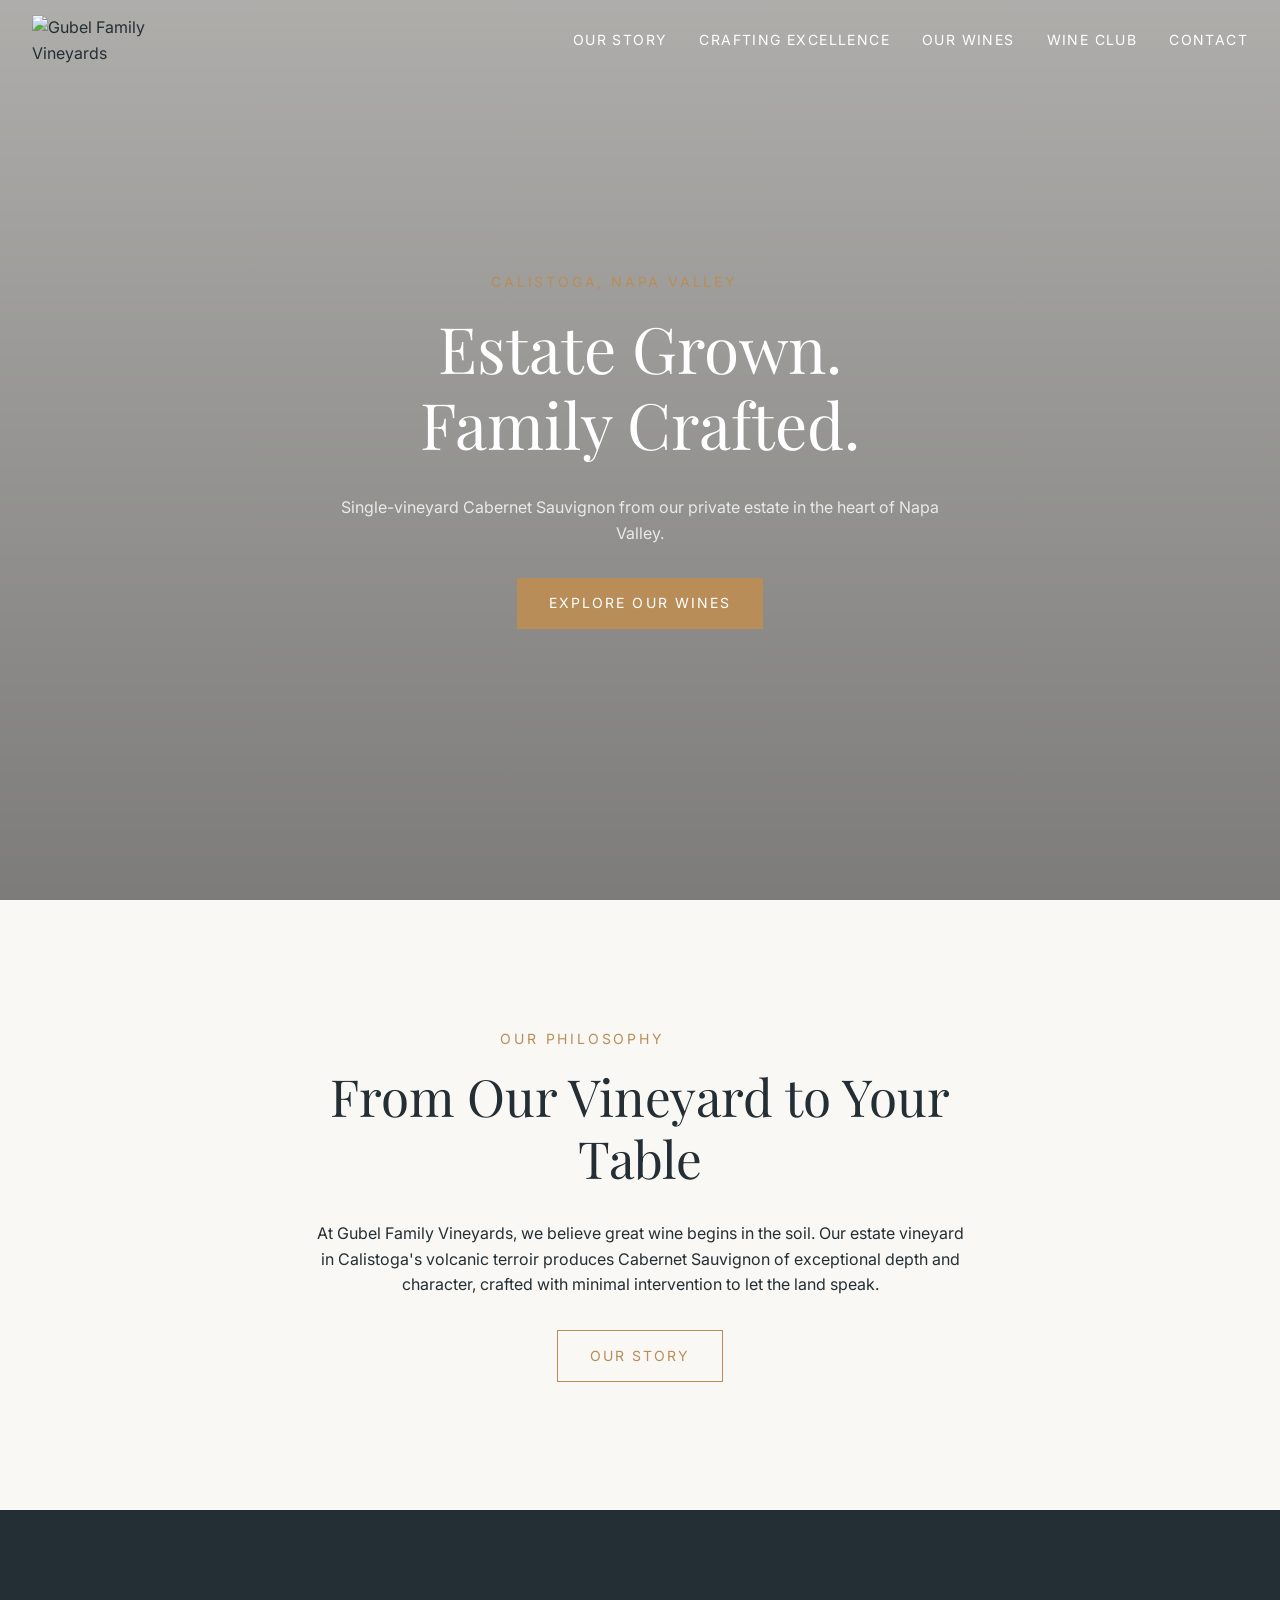
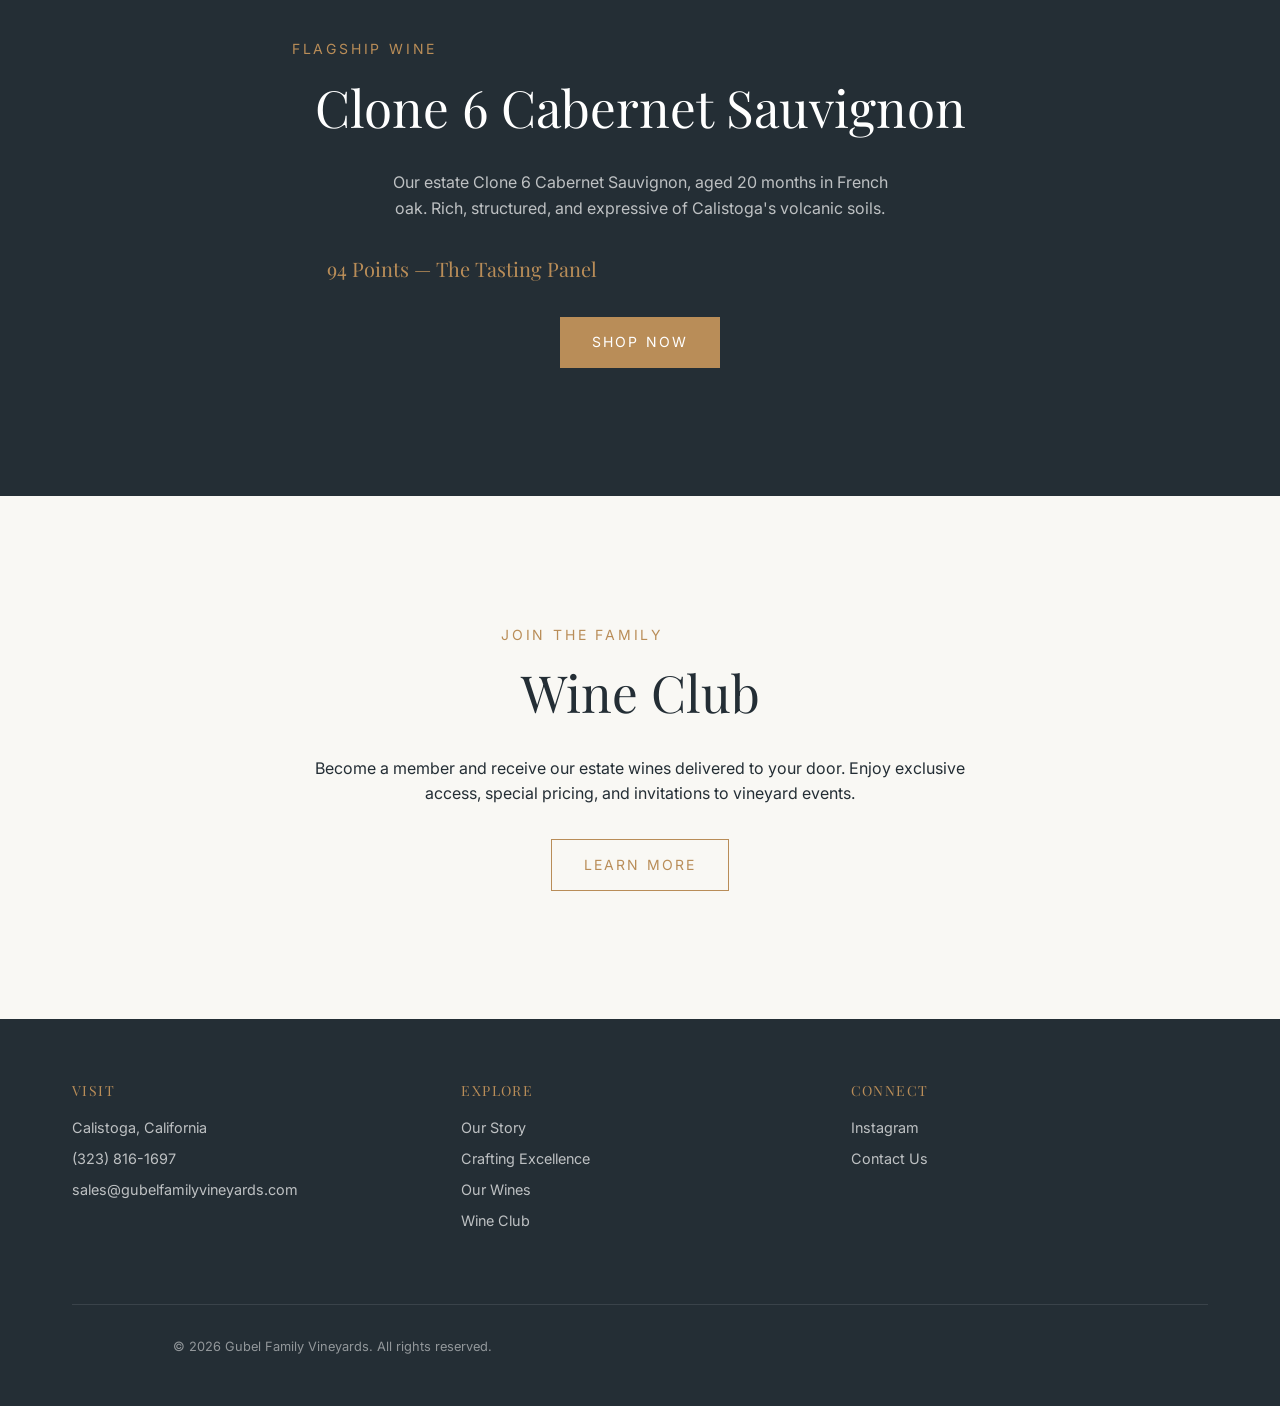
==== index.html @ fb6a639e "Initial project scaffold: homepage, CSS design system, and JS Sets up Gubel Family Vineyards website" ====
<!DOCTYPE html>
<html lang="en">
<head>
  <meta charset="UTF-8">
  <meta name="viewport" content="width=device-width, initial-scale=1.0">
  <title>Gubel Family Vineyards | Estate Cabernet Sauvignon — Calistoga, Napa Valley</title>
  <meta name="description" content="Single-vineyard estate winery in Calistoga, Napa Valley. World-class Clone 6 Cabernet Sauvignon crafted with minimal intervention by winemaker Robbie Meyer.">

  <!-- Open Graph -->
  <meta property="og:title" content="Gubel Family Vineyards">
  <meta property="og:description" content="Estate-grown Cabernet Sauvignon from Calistoga, Napa Valley.">
  <meta property="og:type" content="website">
  <meta property="og:url" content="https://gubelfamilyvineyards.com">

  <!-- Fonts -->
  <link rel="preconnect" href="https://fonts.googleapis.com">
  <link rel="preconnect" href="https://fonts.gstatic.com" crossorigin>
  <link href="https://fonts.googleapis.com/css2?family=Playfair+Display:ital,wght@0,400;0,700;1,400&family=Inter:wght@300;400;500&display=swap" rel="stylesheet">

  <!-- Styles -->
  <link rel="stylesheet" href="assets/css/style.css">
</head>
<body>

  <!-- Navigation -->
  <nav class="nav" aria-label="Main navigation">
    <a href="index.html" class="nav__logo">
      <img src="assets/images/logo.svg" alt="Gubel Family Vineyards" width="150" height="50">
    </a>

    <ul class="nav__links">
      <li><a href="pages/our-story.html" class="nav__link">Our Story</a></li>
      <li><a href="pages/crafting-excellence.html" class="nav__link">Crafting Excellence</a></li>
      <li><a href="pages/wines.html" class="nav__link">Our Wines</a></li>
      <li><a href="pages/wine-club.html" class="nav__link">Wine Club</a></li>
      <li><a href="pages/contact.html" class="nav__link">Contact</a></li>
    </ul>

    <button class="nav__toggle" aria-label="Open menu" aria-expanded="false">
      <span></span>
      <span></span>
      <span></span>
    </button>
  </nav>

  <!-- Mobile Menu -->
  <div class="nav__mobile" aria-hidden="true">
    <a href="pages/our-story.html" class="nav__link">Our Story</a>
    <a href="pages/crafting-excellence.html" class="nav__link">Crafting Excellence</a>
    <a href="pages/wines.html" class="nav__link">Our Wines</a>
    <a href="pages/wine-club.html" class="nav__link">Wine Club</a>
    <a href="pages/contact.html" class="nav__link">Contact</a>
  </div>

  <!-- Hero -->
  <section class="hero">
    <div class="hero__bg" style="background-image: url('assets/images/hero-vineyard.jpg');"></div>
    <div class="hero__content" data-animate>
      <p class="hero__subtitle">Calistoga, Napa Valley</p>
      <h1 class="hero__title">Estate Grown.<br>Family Crafted.</h1>
      <p style="color: rgba(255,255,255,0.8); margin-bottom: 2rem;">
        Single-vineyard Cabernet Sauvignon from our private estate in the heart of Napa Valley.
      </p>
      <a href="pages/wines.html" class="btn btn--primary">Explore Our Wines</a>
    </div>
  </section>

  <!-- Introduction -->
  <section class="section">
    <div class="container" data-animate>
      <div style="text-align: center; max-width: 700px; margin: 0 auto;">
        <p class="hero__subtitle" style="color: var(--color-gold);">Our Philosophy</p>
        <h2>From Our Vineyard to Your Table</h2>
        <p style="margin: var(--space-md) auto;">
          At Gubel Family Vineyards, we believe great wine begins in the soil. Our estate vineyard in Calistoga's volcanic terroir produces Cabernet Sauvignon of exceptional depth and character, crafted with minimal intervention to let the land speak.
        </p>
        <a href="pages/our-story.html" class="btn btn--outline">Our Story</a>
      </div>
    </div>
  </section>

  <!-- Featured Wine -->
  <section class="section" style="background-color: var(--color-dark); color: var(--color-white);">
    <div class="container" data-animate>
      <div style="display: grid; grid-template-columns: 1fr; gap: var(--space-lg); align-items: center; text-align: center;">
        <div>
          <p class="hero__subtitle">Flagship Wine</p>
          <h2>Clone 6 Cabernet Sauvignon</h2>
          <p style="color: rgba(255,255,255,0.7); margin: var(--space-md) auto; max-width: 500px;">
            Our estate Clone 6 Cabernet Sauvignon, aged 20 months in French oak. Rich, structured, and expressive of Calistoga's volcanic soils.
          </p>
          <p style="color: var(--color-gold); font-family: var(--font-heading); font-size: 1.25rem; margin-bottom: var(--space-md);">
            94 Points — The Tasting Panel
          </p>
          <a href="pages/wines.html" class="btn btn--primary">Shop Now</a>
        </div>
      </div>
    </div>
  </section>

  <!-- Wine Club CTA -->
  <section class="section">
    <div class="container" data-animate>
      <div style="text-align: center; max-width: 700px; margin: 0 auto;">
        <p class="hero__subtitle" style="color: var(--color-gold);">Join the Family</p>
        <h2>Wine Club</h2>
        <p style="margin: var(--space-md) auto;">
          Become a member and receive our estate wines delivered to your door. Enjoy exclusive access, special pricing, and invitations to vineyard events.
        </p>
        <a href="pages/wine-club.html" class="btn btn--outline">Learn More</a>
      </div>
    </div>
  </section>

  <!-- Footer -->
  <footer class="footer">
    <div class="container">
      <div class="footer__grid">
        <div>
          <h3 class="footer__heading">Visit</h3>
          <p class="footer__link">Calistoga, California</p>
          <a href="tel:+13238161697" class="footer__link">(323) 816-1697</a>
          <a href="mailto:sales@gubelfamilyvineyards.com" class="footer__link">sales@gubelfamilyvineyards.com</a>
        </div>
        <div>
          <h3 class="footer__heading">Explore</h3>
          <a href="pages/our-story.html" class="footer__link">Our Story</a>
          <a href="pages/crafting-excellence.html" class="footer__link">Crafting Excellence</a>
          <a href="pages/wines.html" class="footer__link">Our Wines</a>
          <a href="pages/wine-club.html" class="footer__link">Wine Club</a>
        </div>
        <div>
          <h3 class="footer__heading">Connect</h3>
          <a href="https://instagram.com/gubelfamilyvineyards" class="footer__link" target="_blank" rel="noopener">Instagram</a>
          <a href="pages/contact.html" class="footer__link">Contact Us</a>
        </div>
      </div>
      <div class="footer__bottom">
        <p>&copy; 2026 Gubel Family Vineyards. All rights reserved.</p>
      </div>
    </div>
  </footer>

  <script src="assets/js/main.js"></script>
</body>
</html>
---- assets/css/style.css ----
/* ============================================
   Gubel Family Vineyards — Global Styles
   ============================================ */

/* --- Custom Properties --- */
:root {
  /* Brand Colors */
  --color-gold: #B98D58;
  --color-gold-light: #D4B483;
  --color-cream: #F9F8F4;
  --color-dark: #242E35;
  --color-dark-light: #3A4750;
  --color-white: #FFFFFF;
  --color-black: #000000;

  /* Typography */
  --font-heading: 'Playfair Display', Georgia, serif;
  --font-body: 'Inter', -apple-system, BlinkMacSystemFont, sans-serif;

  /* Spacing */
  --space-xs: 0.5rem;
  --space-sm: 1rem;
  --space-md: 2rem;
  --space-lg: 4rem;
  --space-xl: 8rem;

  /* Layout */
  --max-width: 1200px;
  --nav-height: 80px;
}

/* --- Reset --- */
*,
*::before,
*::after {
  margin: 0;
  padding: 0;
  box-sizing: border-box;
}

html {
  font-size: 16px;
  scroll-behavior: smooth;
}

body {
  font-family: var(--font-body);
  color: var(--color-dark);
  background-color: var(--color-cream);
  line-height: 1.6;
  -webkit-font-smoothing: antialiased;
}

img {
  max-width: 100%;
  height: auto;
  display: block;
}

a {
  color: inherit;
  text-decoration: none;
}

ul, ol {
  list-style: none;
}

/* --- Typography --- */
h1, h2, h3, h4, h5, h6 {
  font-family: var(--font-heading);
  font-weight: 400;
  line-height: 1.2;
}

h1 { font-size: clamp(2.5rem, 5vw, 4.5rem); }
h2 { font-size: clamp(2rem, 4vw, 3.5rem); }
h3 { font-size: clamp(1.5rem, 3vw, 2rem); }

p {
  max-width: 65ch;
  margin-bottom: var(--space-sm);
}

/* --- Layout Utilities --- */
.container {
  width: 100%;
  max-width: var(--max-width);
  margin: 0 auto;
  padding: 0 var(--space-md);
}

.section {
  padding: var(--space-lg) 0;
}

/* --- Navigation --- */
.nav {
  position: fixed;
  top: 0;
  left: 0;
  right: 0;
  height: var(--nav-height);
  display: flex;
  align-items: center;
  justify-content: space-between;
  padding: 0 var(--space-md);
  background-color: transparent;
  z-index: 100;
  transition: background-color 0.3s ease;
}

.nav--scrolled {
  background-color: var(--color-dark);
}

.nav__logo img {
  height: 50px;
}

.nav__links {
  display: none;
  gap: var(--space-md);
}

.nav__link {
  font-size: 0.875rem;
  text-transform: uppercase;
  letter-spacing: 0.1em;
  color: var(--color-white);
  transition: color 0.3s ease;
}

.nav__link:hover,
.nav__link--active {
  color: var(--color-gold);
}

.nav__toggle {
  display: flex;
  flex-direction: column;
  gap: 5px;
  background: none;
  border: none;
  cursor: pointer;
  padding: var(--space-xs);
}

.nav__toggle span {
  width: 24px;
  height: 2px;
  background-color: var(--color-white);
  transition: transform 0.3s ease;
}

/* Mobile menu */
.nav__mobile {
  position: fixed;
  top: 0;
  left: 0;
  right: 0;
  bottom: 0;
  background-color: var(--color-dark);
  display: flex;
  flex-direction: column;
  align-items: center;
  justify-content: center;
  gap: var(--space-md);
  transform: translateX(100%);
  transition: transform 0.4s ease;
  z-index: 99;
}

.nav__mobile--open {
  transform: translateX(0);
}

.nav__mobile .nav__link {
  font-size: 1.5rem;
}

/* --- Buttons --- */
.btn {
  display: inline-block;
  padding: 0.875rem 2rem;
  font-family: var(--font-body);
  font-size: 0.875rem;
  text-transform: uppercase;
  letter-spacing: 0.15em;
  border: none;
  cursor: pointer;
  transition: all 0.3s ease;
}

.btn--primary {
  background-color: var(--color-gold);
  color: var(--color-white);
}

.btn--primary:hover {
  background-color: var(--color-gold-light);
}

.btn--outline {
  background-color: transparent;
  color: var(--color-gold);
  border: 1px solid var(--color-gold);
}

.btn--outline:hover {
  background-color: var(--color-gold);
  color: var(--color-white);
}

/* --- Hero Section --- */
.hero {
  position: relative;
  height: 100vh;
  min-height: 600px;
  display: flex;
  align-items: center;
  justify-content: center;
  text-align: center;
  color: var(--color-white);
  overflow: hidden;
}

.hero__bg {
  position: absolute;
  inset: 0;
  background-size: cover;
  background-position: center;
  z-index: -1;
}

.hero__bg::after {
  content: '';
  position: absolute;
  inset: 0;
  background: linear-gradient(to bottom, rgba(0,0,0,0.3), rgba(0,0,0,0.5));
}

.hero__content {
  max-width: 700px;
  padding: 0 var(--space-md);
}

.hero__subtitle {
  font-family: var(--font-body);
  font-size: 0.875rem;
  text-transform: uppercase;
  letter-spacing: 0.2em;
  margin-bottom: var(--space-sm);
  color: var(--color-gold);
}

.hero__title {
  margin-bottom: var(--space-md);
}

/* --- Footer --- */
.footer {
  background-color: var(--color-dark);
  color: var(--color-white);
  padding: var(--space-lg) 0 var(--space-md);
}

.footer__grid {
  display: grid;
  grid-template-columns: 1fr;
  gap: var(--space-md);
  margin-bottom: var(--space-lg);
}

.footer__heading {
  font-size: 0.875rem;
  text-transform: uppercase;
  letter-spacing: 0.1em;
  color: var(--color-gold);
  margin-bottom: var(--space-sm);
}

.footer__link {
  display: block;
  font-size: 0.9rem;
  color: rgba(255,255,255,0.7);
  margin-bottom: var(--space-xs);
  transition: color 0.3s ease;
}

.footer__link:hover {
  color: var(--color-white);
}

.footer__bottom {
  border-top: 1px solid rgba(255,255,255,0.1);
  padding-top: var(--space-md);
  text-align: center;
  font-size: 0.8rem;
  color: rgba(255,255,255,0.5);
}

/* --- Responsive --- */
@media (min-width: 768px) {
  .nav__links {
    display: flex;
  }

  .nav__toggle {
    display: none;
  }

  .footer__grid {
    grid-template-columns: repeat(3, 1fr);
  }
}

@media (min-width: 1024px) {
  .section {
    padding: var(--space-xl) 0;
  }
}

/* --- Accessibility --- */
@media (prefers-reduced-motion: reduce) {
  *, *::before, *::after {
    animation-duration: 0.01ms !important;
    transition-duration: 0.01ms !important;
    scroll-behavior: auto !important;
  }
}

.sr-only {
  position: absolute;
  width: 1px;
  height: 1px;
  padding: 0;
  margin: -1px;
  overflow: hidden;
  clip: rect(0, 0, 0, 0);
  white-space: nowrap;
  border-width: 0;
}
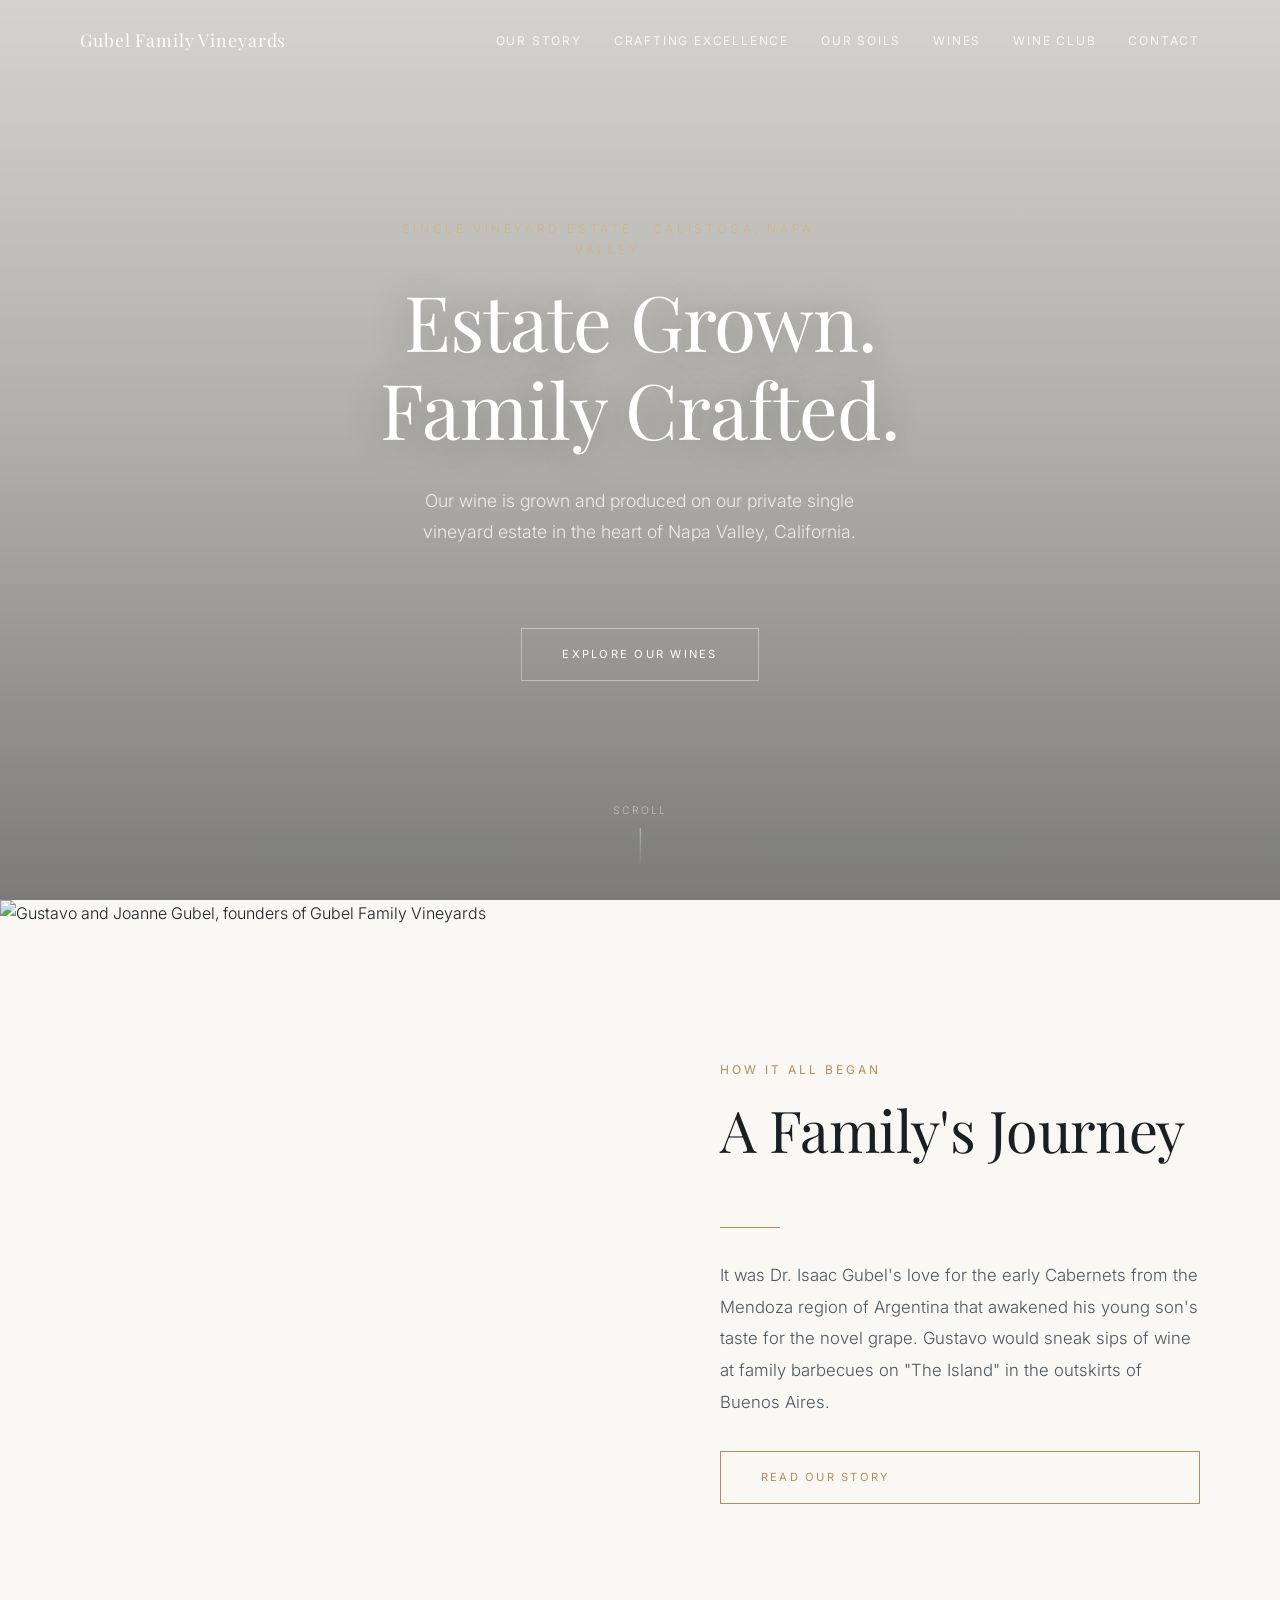
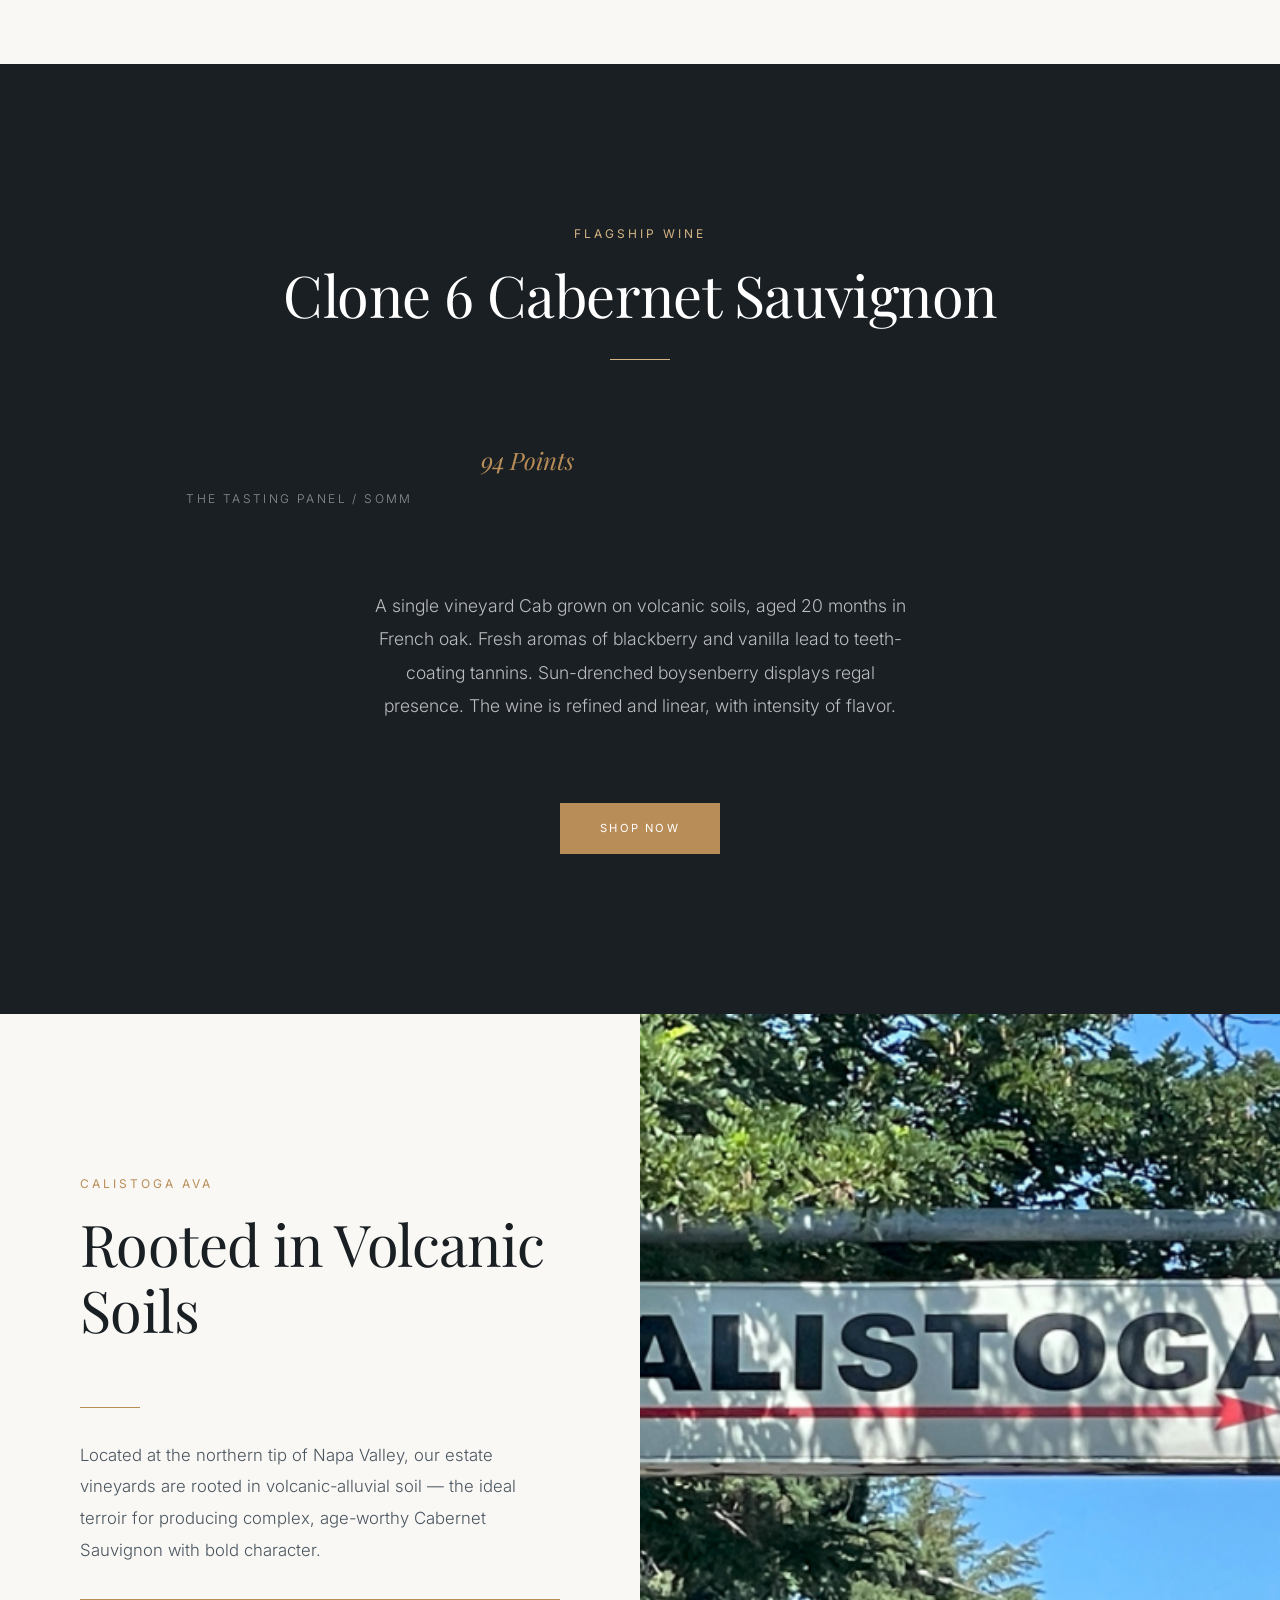
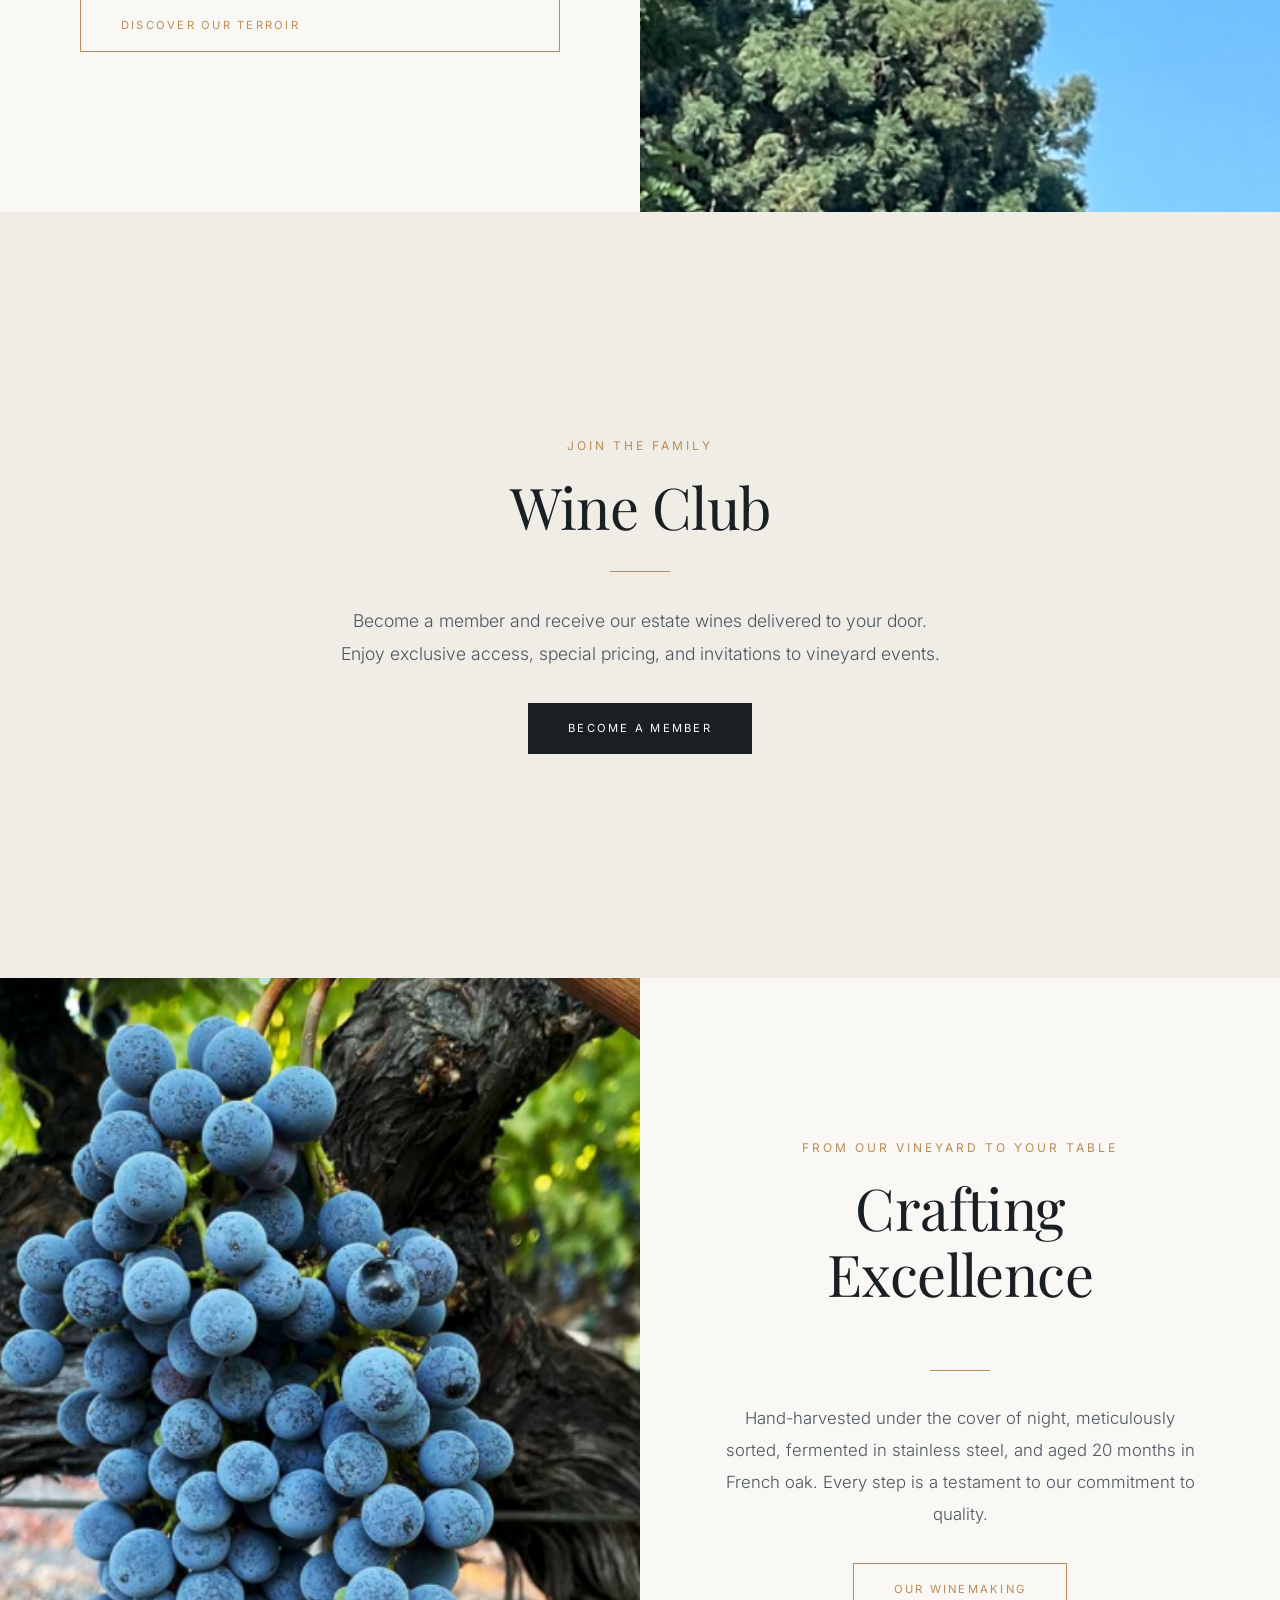
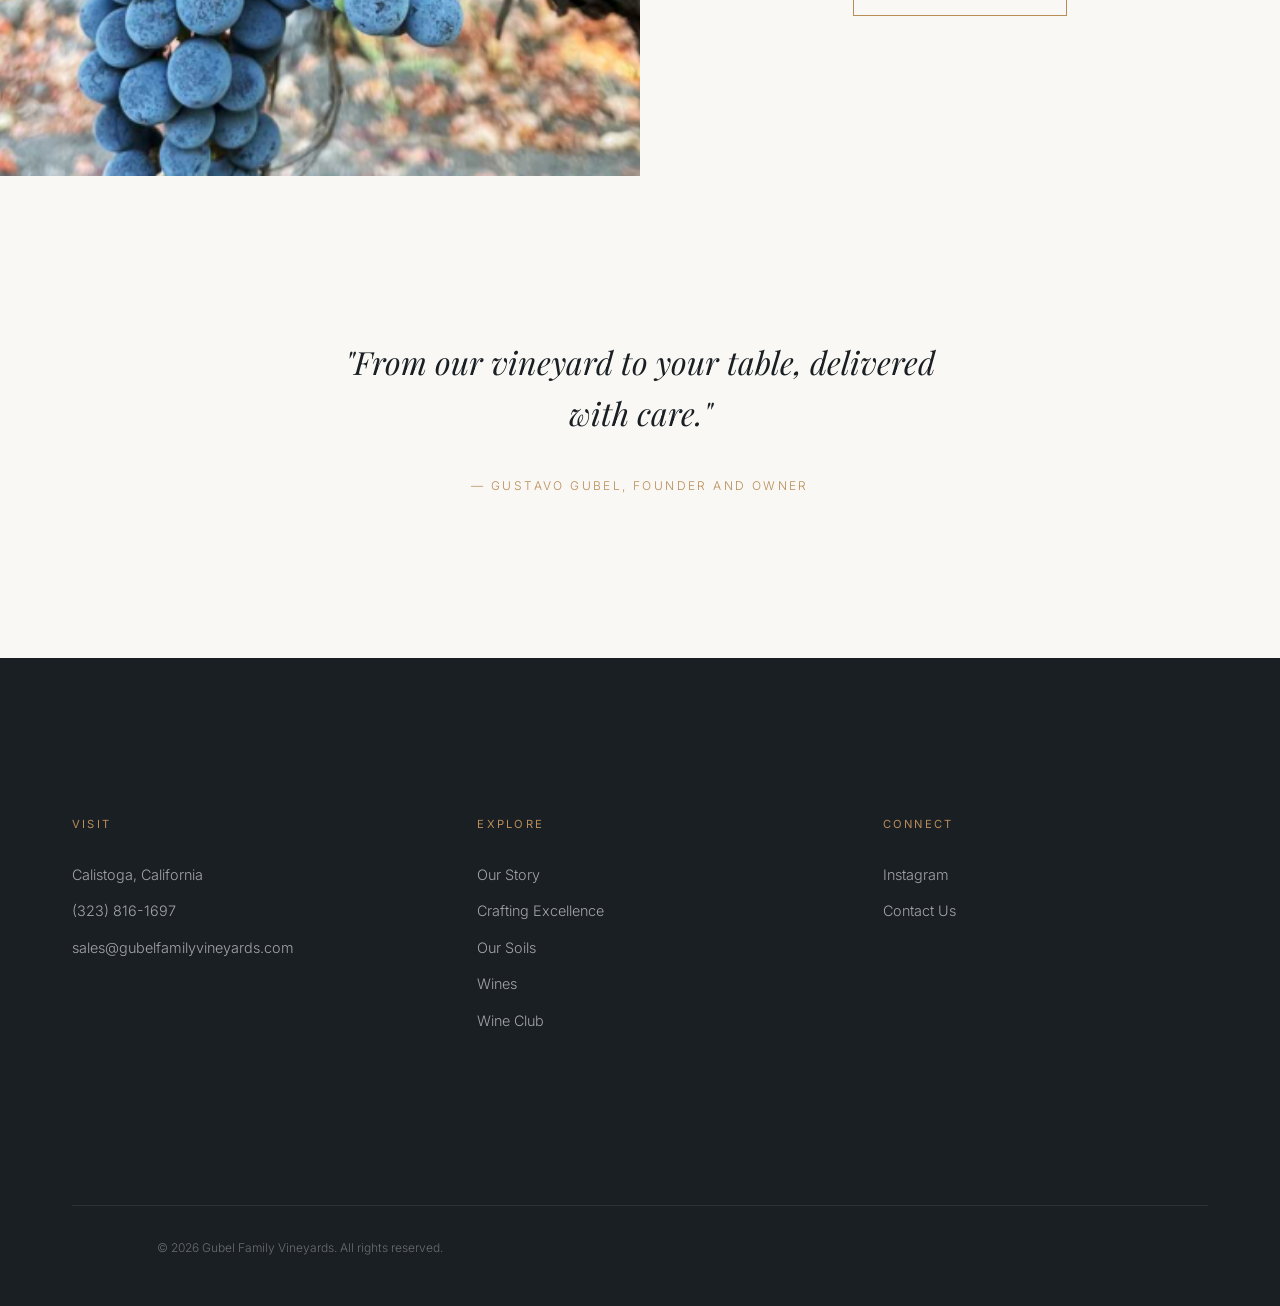
==== commit 79dd137b: "Update index.html" ====
--- a/index.html
+++ b/index.html
@@ -10,7 +10,7 @@
   <meta property="og:title" content="Gubel Family Vineyards">
   <meta property="og:description" content="Estate-grown Cabernet Sauvignon from Calistoga, Napa Valley.">
   <meta property="og:type" content="website">
-  <meta property="og:url" content="https://gubelfamilyvineyards.com">
+  <meta property="og:url" content="https://drinkchouchou.com">
 
   <!-- Fonts -->
   <link rel="preconnect" href="https://fonts.googleapis.com">
@@ -24,14 +24,13 @@
 
   <!-- Navigation -->
   <nav class="nav" aria-label="Main navigation">
-    <a href="index.html" class="nav__logo">
-      <img src="assets/images/logo.svg" alt="Gubel Family Vineyards" width="150" height="50">
-    </a>
+    <a href="index.html" class="nav__logo">Gubel Family Vineyards</a>
 
     <ul class="nav__links">
       <li><a href="pages/our-story.html" class="nav__link">Our Story</a></li>
       <li><a href="pages/crafting-excellence.html" class="nav__link">Crafting Excellence</a></li>
-      <li><a href="pages/wines.html" class="nav__link">Our Wines</a></li>
+      <li><a href="pages/our-soils.html" class="nav__link">Our Soils</a></li>
+      <li><a href="pages/wines.html" class="nav__link">Wines</a></li>
       <li><a href="pages/wine-club.html" class="nav__link">Wine Club</a></li>
       <li><a href="pages/contact.html" class="nav__link">Contact</a></li>
     </ul>
@@ -47,68 +46,102 @@
   <div class="nav__mobile" aria-hidden="true">
     <a href="pages/our-story.html" class="nav__link">Our Story</a>
     <a href="pages/crafting-excellence.html" class="nav__link">Crafting Excellence</a>
-    <a href="pages/wines.html" class="nav__link">Our Wines</a>
+    <a href="pages/our-soils.html" class="nav__link">Our Soils</a>
+    <a href="pages/wines.html" class="nav__link">Wines</a>
     <a href="pages/wine-club.html" class="nav__link">Wine Club</a>
     <a href="pages/contact.html" class="nav__link">Contact</a>
   </div>
 
   <!-- Hero -->
-  <section class="hero">
-    <div class="hero__bg" style="background-image: url('assets/images/hero-vineyard.jpg');"></div>
+  <section class="hero" id="hero">
+    <div class="hero__bg" style="background-image: url('vineyard.png');"></div>
     <div class="hero__content" data-animate>
-      <p class="hero__subtitle">Calistoga, Napa Valley</p>
+      <p class="hero__subtitle">Single Vineyard Estate &middot; Calistoga, Napa Valley</p>
       <h1 class="hero__title">Estate Grown.<br>Family Crafted.</h1>
-      <p style="color: rgba(255,255,255,0.8); margin-bottom: 2rem;">
-        Single-vineyard Cabernet Sauvignon from our private estate in the heart of Napa Valley.
-      </p>
-      <a href="pages/wines.html" class="btn btn--primary">Explore Our Wines</a>
+      <p class="hero__text">Our wine is grown and produced on our private single vineyard estate in the heart of Napa Valley, California.</p>
+      <a href="pages/wines.html" class="btn btn--outline-light">Explore Our Wines</a>
+    </div>
+    <div class="hero__scroll" aria-hidden="true">
+      <span>Scroll</span>
+      <div class="hero__scroll-line"></div>
     </div>
   </section>
 
-  <!-- Introduction -->
-  <section class="section">
+  <!-- Story Introduction — Editorial Block -->
+  <section class="editorial" data-animate>
+    <div class="editorial__image">
+      <img src="joanneandgustavo.png" alt="Gustavo and Joanne Gubel, founders of Gubel Family Vineyards" loading="lazy">
+    </div>
+    <div class="editorial__content">
+      <span class="label">How It All Began</span>
+      <h2>A Family's Journey</h2>
+      <hr class="divider">
+      <p>It was Dr. Isaac Gubel's love for the early Cabernets from the Mendoza region of Argentina that awakened his young son's taste for the novel grape. Gustavo would sneak sips of wine at family barbecues on "The Island" in the outskirts of Buenos Aires.</p>
+      <a href="pages/our-story.html" class="btn btn--outline">Read Our Story</a>
+    </div>
+  </section>
+
+  <!-- Featured Wine -->
+  <section class="featured-wine">
     <div class="container" data-animate>
-      <div style="text-align: center; max-width: 700px; margin: 0 auto;">
-        <p class="hero__subtitle" style="color: var(--color-gold);">Our Philosophy</p>
-        <h2>From Our Vineyard to Your Table</h2>
-        <p style="margin: var(--space-md) auto;">
-          At Gubel Family Vineyards, we believe great wine begins in the soil. Our estate vineyard in Calistoga's volcanic terroir produces Cabernet Sauvignon of exceptional depth and character, crafted with minimal intervention to let the land speak.
-        </p>
-        <a href="pages/our-story.html" class="btn btn--outline">Our Story</a>
+      <span class="label label--light">Flagship Wine</span>
+      <h2>Clone 6 Cabernet Sauvignon</h2>
+      <hr class="divider divider--center" style="background-color: var(--color-gold-light); margin-top: var(--space-md); margin-bottom: var(--space-lg);">
+      <p class="featured-wine__rating">94 Points</p>
+      <p class="featured-wine__source">The Tasting Panel / Somm</p>
+      <p class="featured-wine__description">A single vineyard Cab grown on volcanic soils, aged 20 months in French oak. Fresh aromas of blackberry and vanilla lead to teeth-coating tannins. Sun-drenched boysenberry displays regal presence. The wine is refined and linear, with intensity of flavor.</p>
+      <a href="pages/wines.html" class="btn btn--primary">Shop Now</a>
+    </div>
+  </section>
+
+  <!-- Terroir — Editorial Block (reversed) -->
+  <section class="editorial editorial--reverse" data-animate>
+    <div class="editorial__image">
+      <img src="calistoga.png" alt="Volcanic soils of the Calistoga AVA in Napa Valley" loading="lazy">
+    </div>
+    <div class="editorial__content">
+      <span class="label">Calistoga AVA</span>
+      <h2>Rooted in Volcanic Soils</h2>
+      <hr class="divider">
+      <p>Located at the northern tip of Napa Valley, our estate vineyards are rooted in volcanic-alluvial soil — the ideal terroir for producing complex, age-worthy Cabernet Sauvignon with bold character.</p>
+      <a href="pages/our-soils.html" class="btn btn--outline">Discover Our Terroir</a>
+    </div>
+  </section>
+
+  <!-- Wine Club CTA -->
+  <section class="section section--large" style="background-color: var(--color-cream-dark);">
+    <div class="container" data-animate>
+      <div style="text-align: center; max-width: 600px; margin: 0 auto;">
+        <span class="label">Join the Family</span>
+        <h2>Wine Club</h2>
+        <hr class="divider divider--center">
+        <p style="font-size: 1.1rem; line-height: 1.9; color: var(--color-dark-light); margin: var(--space-md) auto;">Become a member and receive our estate wines delivered to your door. Enjoy exclusive access, special pricing, and invitations to vineyard events.</p>
+        <a href="pages/wine-club.html" class="btn btn--dark">Become a Member</a>
       </div>
     </div>
   </section>
 
-  <!-- Featured Wine -->
-  <section class="section" style="background-color: var(--color-dark); color: var(--color-white);">
-    <div class="container" data-animate>
-      <div style="display: grid; grid-template-columns: 1fr; gap: var(--space-lg); align-items: center; text-align: center;">
-        <div>
-          <p class="hero__subtitle">Flagship Wine</p>
-          <h2>Clone 6 Cabernet Sauvignon</h2>
-          <p style="color: rgba(255,255,255,0.7); margin: var(--space-md) auto; max-width: 500px;">
-            Our estate Clone 6 Cabernet Sauvignon, aged 20 months in French oak. Rich, structured, and expressive of Calistoga's volcanic soils.
-          </p>
-          <p style="color: var(--color-gold); font-family: var(--font-heading); font-size: 1.25rem; margin-bottom: var(--space-md);">
-            94 Points — The Tasting Panel
-          </p>
-          <a href="pages/wines.html" class="btn btn--primary">Shop Now</a>
-        </div>
-      </div>
+  <!-- Estate Image — Full Bleed -->
+  <section class="editorial" data-animate>
+    <div class="editorial__image" style="min-height: 500px;">
+      <img src="grapes.png" alt="Cabernet Sauvignon grapes on the vine at Gubel Family Vineyards" loading="lazy">
+    </div>
+    <div class="editorial__content" style="text-align: center; align-items: center;">
+      <span class="label">From Our Vineyard to Your Table</span>
+      <h2>Crafting Excellence</h2>
+      <hr class="divider divider--center">
+      <p style="text-align: center;">Hand-harvested under the cover of night, meticulously sorted, fermented in stainless steel, and aged 20 months in French oak. Every step is a testament to our commitment to quality.</p>
+      <a href="pages/crafting-excellence.html" class="btn btn--outline">Our Winemaking</a>
     </div>
   </section>
 
-  <!-- Wine Club CTA -->
-  <section class="section">
+  <!-- Quote -->
+  <section class="section--quote">
     <div class="container" data-animate>
-      <div style="text-align: center; max-width: 700px; margin: 0 auto;">
-        <p class="hero__subtitle" style="color: var(--color-gold);">Join the Family</p>
-        <h2>Wine Club</h2>
-        <p style="margin: var(--space-md) auto;">
-          Become a member and receive our estate wines delivered to your door. Enjoy exclusive access, special pricing, and invitations to vineyard events.
-        </p>
-        <a href="pages/wine-club.html" class="btn btn--outline">Learn More</a>
-      </div>
+      <blockquote class="pullquote">
+        <p>"From our vineyard to your table, delivered with care."</p>
+        <cite>— Gustavo Gubel, Founder and Owner</cite>
+      </blockquote>
     </div>
   </section>
 
@@ -126,7 +159,8 @@
           <h3 class="footer__heading">Explore</h3>
           <a href="pages/our-story.html" class="footer__link">Our Story</a>
           <a href="pages/crafting-excellence.html" class="footer__link">Crafting Excellence</a>
-          <a href="pages/wines.html" class="footer__link">Our Wines</a>
+          <a href="pages/our-soils.html" class="footer__link">Our Soils</a>
+          <a href="pages/wines.html" class="footer__link">Wines</a>
           <a href="pages/wine-club.html" class="footer__link">Wine Club</a>
         </div>
         <div>
--- a/assets/css/style.css
+++ b/assets/css/style.css
@@ -1,5 +1,7 @@
 /* ============================================
    Gubel Family Vineyards — Global Styles
+   Elevated luxury aesthetic inspired by
+   Ridge, Trefethen, Baldacci, Hoopes, Barnett
    ============================================ */
 
 /* --- Custom Properties --- */
@@ -7,26 +9,39 @@
   /* Brand Colors */
   --color-gold: #B98D58;
   --color-gold-light: #D4B483;
+  --color-gold-dark: #96713F;
   --color-cream: #F9F8F4;
-  --color-dark: #242E35;
-  --color-dark-light: #3A4750;
+  --color-cream-dark: #F0EDE6;
+  --color-dark: #1A1F24;
+  --color-dark-light: #4A5560;
+  --color-dark-medium: #2C353D;
   --color-white: #FFFFFF;
   --color-black: #000000;
+  --color-border: rgba(0,0,0,0.08);
 
   /* Typography */
   --font-heading: 'Playfair Display', Georgia, serif;
   --font-body: 'Inter', -apple-system, BlinkMacSystemFont, sans-serif;
 
-  /* Spacing */
+  /* Spacing — generous for luxury feel */
   --space-xs: 0.5rem;
   --space-sm: 1rem;
   --space-md: 2rem;
-  --space-lg: 4rem;
-  --space-xl: 8rem;
+  --space-lg: 5rem;
+  --space-xl: 10rem;
+  --space-2xl: 14rem;
 
   /* Layout */
   --max-width: 1200px;
+  --max-width-narrow: 720px;
+  --max-width-wide: 1400px;
   --nav-height: 80px;
+
+  /* Transitions */
+  --ease-out: cubic-bezier(0.22, 1, 0.36, 1);
+  --transition-slow: 0.8s var(--ease-out);
+  --transition-medium: 0.5s var(--ease-out);
+  --transition-fast: 0.3s ease;
 }
 
 /* --- Reset --- */
@@ -45,10 +60,12 @@
 
 body {
   font-family: var(--font-body);
+  font-weight: 300;
   color: var(--color-dark);
   background-color: var(--color-cream);
-  line-height: 1.6;
+  line-height: 1.7;
   -webkit-font-smoothing: antialiased;
+  -moz-osx-font-smoothing: grayscale;
 }
 
 img {
@@ -70,16 +87,46 @@
 h1, h2, h3, h4, h5, h6 {
   font-family: var(--font-heading);
   font-weight: 400;
-  line-height: 1.2;
-}
-
-h1 { font-size: clamp(2.5rem, 5vw, 4.5rem); }
-h2 { font-size: clamp(2rem, 4vw, 3.5rem); }
-h3 { font-size: clamp(1.5rem, 3vw, 2rem); }
+  line-height: 1.15;
+  letter-spacing: -0.01em;
+}
+
+h1 { font-size: clamp(3rem, 6vw, 5.5rem); }
+h2 { font-size: clamp(2.25rem, 4.5vw, 3.75rem); }
+h3 { font-size: clamp(1.5rem, 3vw, 2.25rem); }
 
 p {
   max-width: 65ch;
   margin-bottom: var(--space-sm);
+}
+
+/* --- Decorative Elements --- */
+.divider {
+  width: 60px;
+  height: 1px;
+  background-color: var(--color-gold);
+  border: none;
+  margin: var(--space-md) 0;
+}
+
+.divider--center {
+  margin-left: auto;
+  margin-right: auto;
+}
+
+.label {
+  font-family: var(--font-body);
+  font-size: 0.75rem;
+  font-weight: 400;
+  text-transform: uppercase;
+  letter-spacing: 0.25em;
+  color: var(--color-gold);
+  display: block;
+  margin-bottom: var(--space-sm);
+}
+
+.label--light {
+  color: var(--color-gold-light);
 }
 
 /* --- Layout Utilities --- */
@@ -90,8 +137,20 @@
   padding: 0 var(--space-md);
 }
 
+.container--narrow {
+  max-width: var(--max-width-narrow);
+}
+
+.container--wide {
+  max-width: var(--max-width-wide);
+}
+
 .section {
   padding: var(--space-lg) 0;
+}
+
+.section--large {
+  padding: var(--space-xl) 0;
 }
 
 /* --- Navigation --- */
@@ -107,50 +166,92 @@
   padding: 0 var(--space-md);
   background-color: transparent;
   z-index: 100;
-  transition: background-color 0.3s ease;
+  transition: background-color 0.4s ease, backdrop-filter 0.4s ease;
 }
 
 .nav--scrolled {
-  background-color: var(--color-dark);
+  background-color: rgba(26, 31, 36, 0.95);
+  backdrop-filter: blur(10px);
+  -webkit-backdrop-filter: blur(10px);
+}
+
+.nav__logo {
+  font-family: var(--font-heading);
+  font-size: 1.1rem;
+  color: var(--color-white);
+  letter-spacing: 0.05em;
+  z-index: 101;
 }
 
 .nav__logo img {
-  height: 50px;
+  height: 45px;
 }
 
 .nav__links {
   display: none;
   gap: var(--space-md);
+  align-items: center;
 }
 
 .nav__link {
-  font-size: 0.875rem;
-  text-transform: uppercase;
-  letter-spacing: 0.1em;
-  color: var(--color-white);
-  transition: color 0.3s ease;
+  font-size: 0.75rem;
+  font-weight: 400;
+  text-transform: uppercase;
+  letter-spacing: 0.15em;
+  color: rgba(255,255,255,0.85);
+  transition: color var(--transition-fast);
+  position: relative;
+}
+
+.nav__link::after {
+  content: '';
+  position: absolute;
+  bottom: -4px;
+  left: 0;
+  width: 0;
+  height: 1px;
+  background-color: var(--color-gold);
+  transition: width var(--transition-fast);
 }
 
 .nav__link:hover,
 .nav__link--active {
-  color: var(--color-gold);
+  color: var(--color-white);
+}
+
+.nav__link:hover::after,
+.nav__link--active::after {
+  width: 100%;
 }
 
 .nav__toggle {
   display: flex;
   flex-direction: column;
-  gap: 5px;
+  gap: 6px;
   background: none;
   border: none;
   cursor: pointer;
   padding: var(--space-xs);
+  z-index: 101;
 }
 
 .nav__toggle span {
   width: 24px;
-  height: 2px;
+  height: 1.5px;
   background-color: var(--color-white);
-  transition: transform 0.3s ease;
+  transition: transform 0.4s ease, opacity 0.4s ease;
+}
+
+.nav__toggle--open span:nth-child(1) {
+  transform: rotate(45deg) translate(5px, 5px);
+}
+
+.nav__toggle--open span:nth-child(2) {
+  opacity: 0;
+}
+
+.nav__toggle--open span:nth-child(3) {
+  transform: rotate(-45deg) translate(5px, -5px);
 }
 
 /* Mobile menu */
@@ -166,30 +267,50 @@
   align-items: center;
   justify-content: center;
   gap: var(--space-md);
-  transform: translateX(100%);
-  transition: transform 0.4s ease;
+  opacity: 0;
+  visibility: hidden;
+  transition: opacity 0.5s ease, visibility 0.5s ease;
   z-index: 99;
 }
 
 .nav__mobile--open {
-  transform: translateX(0);
+  opacity: 1;
+  visibility: visible;
 }
 
 .nav__mobile .nav__link {
-  font-size: 1.5rem;
-}
+  font-size: 1.25rem;
+  letter-spacing: 0.2em;
+  opacity: 0;
+  transform: translateY(20px);
+  transition: opacity 0.4s ease, transform 0.4s ease, color var(--transition-fast);
+}
+
+.nav__mobile--open .nav__link {
+  opacity: 1;
+  transform: translateY(0);
+}
+
+.nav__mobile--open .nav__link:nth-child(1) { transition-delay: 0.1s; }
+.nav__mobile--open .nav__link:nth-child(2) { transition-delay: 0.15s; }
+.nav__mobile--open .nav__link:nth-child(3) { transition-delay: 0.2s; }
+.nav__mobile--open .nav__link:nth-child(4) { transition-delay: 0.25s; }
+.nav__mobile--open .nav__link:nth-child(5) { transition-delay: 0.3s; }
+.nav__mobile--open .nav__link:nth-child(6) { transition-delay: 0.35s; }
+.nav__mobile--open .nav__link:nth-child(7) { transition-delay: 0.4s; }
 
 /* --- Buttons --- */
 .btn {
   display: inline-block;
-  padding: 0.875rem 2rem;
+  padding: 1rem 2.5rem;
   font-family: var(--font-body);
-  font-size: 0.875rem;
-  text-transform: uppercase;
-  letter-spacing: 0.15em;
+  font-size: 0.7rem;
+  font-weight: 400;
+  text-transform: uppercase;
+  letter-spacing: 0.2em;
   border: none;
   cursor: pointer;
-  transition: all 0.3s ease;
+  transition: all var(--transition-fast);
 }
 
 .btn--primary {
@@ -198,7 +319,7 @@
 }
 
 .btn--primary:hover {
-  background-color: var(--color-gold-light);
+  background-color: var(--color-gold-dark);
 }
 
 .btn--outline {
@@ -212,11 +333,32 @@
   color: var(--color-white);
 }
 
+.btn--outline-light {
+  background-color: transparent;
+  color: var(--color-white);
+  border: 1px solid rgba(255,255,255,0.4);
+}
+
+.btn--outline-light:hover {
+  border-color: var(--color-white);
+  background-color: var(--color-white);
+  color: var(--color-dark);
+}
+
+.btn--dark {
+  background-color: var(--color-dark);
+  color: var(--color-white);
+}
+
+.btn--dark:hover {
+  background-color: var(--color-dark-medium);
+}
+
 /* --- Hero Section --- */
 .hero {
   position: relative;
   height: 100vh;
-  min-height: 600px;
+  min-height: 700px;
   display: flex;
   align-items: center;
   justify-content: center;
@@ -231,61 +373,570 @@
   background-size: cover;
   background-position: center;
   z-index: -1;
+  transform: scale(1.05);
+  transition: transform 8s ease;
+}
+
+.hero--loaded .hero__bg {
+  transform: scale(1);
 }
 
 .hero__bg::after {
   content: '';
   position: absolute;
   inset: 0;
-  background: linear-gradient(to bottom, rgba(0,0,0,0.3), rgba(0,0,0,0.5));
+  background: linear-gradient(
+    to bottom,
+    rgba(0,0,0,0.15) 0%,
+    rgba(0,0,0,0.3) 50%,
+    rgba(0,0,0,0.5) 100%
+  );
 }
 
 .hero__content {
-  max-width: 700px;
+  max-width: 800px;
   padding: 0 var(--space-md);
+}
+
+.hero__title {
+  margin-bottom: var(--space-md);
+  font-weight: 400;
+  text-shadow: 0 2px 40px rgba(0,0,0,0.3);
 }
 
 .hero__subtitle {
   font-family: var(--font-body);
-  font-size: 0.875rem;
+  font-size: 0.75rem;
+  font-weight: 300;
+  text-transform: uppercase;
+  letter-spacing: 0.3em;
+  margin-bottom: var(--space-sm);
+  color: var(--color-gold-light);
+}
+
+.hero__text {
+  font-size: 1.1rem;
+  font-weight: 300;
+  color: rgba(255,255,255,0.8);
+  margin: 0 auto var(--space-lg);
+  max-width: 500px;
+  line-height: 1.8;
+}
+
+/* Scroll indicator */
+.hero__scroll {
+  position: absolute;
+  bottom: var(--space-md);
+  left: 50%;
+  transform: translateX(-50%);
+  display: flex;
+  flex-direction: column;
+  align-items: center;
+  gap: var(--space-xs);
+  color: rgba(255,255,255,0.5);
+  font-size: 0.65rem;
   text-transform: uppercase;
   letter-spacing: 0.2em;
+}
+
+.hero__scroll-line {
+  width: 1px;
+  height: 40px;
+  background: linear-gradient(to bottom, rgba(255,255,255,0.5), transparent);
+  animation: scrollPulse 2s ease-in-out infinite;
+}
+
+@keyframes scrollPulse {
+  0%, 100% { opacity: 0.3; transform: scaleY(0.5); }
+  50% { opacity: 1; transform: scaleY(1); }
+}
+
+/* --- Editorial Blocks (alternating image/text) --- */
+.editorial {
+  display: grid;
+  grid-template-columns: 1fr;
+  gap: 0;
+  align-items: stretch;
+}
+
+.editorial__image {
+  position: relative;
+  min-height: 400px;
+  overflow: hidden;
+}
+
+.editorial__image img {
+  width: 100%;
+  height: 100%;
+  object-fit: cover;
+  position: absolute;
+  inset: 0;
+}
+
+.editorial__content {
+  padding: var(--space-lg) var(--space-md);
+  display: flex;
+  flex-direction: column;
+  justify-content: center;
+}
+
+.editorial__content h2 {
+  margin-bottom: var(--space-md);
+}
+
+.editorial__content p {
+  font-size: 1.05rem;
+  line-height: 1.9;
+  color: var(--color-dark-light);
+  margin-bottom: var(--space-md);
+}
+
+.editorial--dark {
+  background-color: var(--color-dark);
+  color: var(--color-white);
+}
+
+.editorial--dark .editorial__content p {
+  color: rgba(255,255,255,0.7);
+}
+
+/* --- Featured Wine Section --- */
+.featured-wine {
+  text-align: center;
+  background-color: var(--color-dark);
+  color: var(--color-white);
+  padding: var(--space-xl) 0;
+}
+
+.featured-wine__rating {
+  font-family: var(--font-heading);
+  font-size: clamp(1.25rem, 2vw, 1.5rem);
+  color: var(--color-gold);
+  font-style: italic;
+  margin-bottom: var(--space-xs);
+}
+
+.featured-wine__source {
+  font-size: 0.75rem;
+  text-transform: uppercase;
+  letter-spacing: 0.2em;
+  color: rgba(255,255,255,0.5);
+  margin-bottom: var(--space-lg);
+}
+
+.featured-wine__description {
+  font-size: 1.1rem;
+  line-height: 1.9;
+  color: rgba(255,255,255,0.7);
+  max-width: 550px;
+  margin: 0 auto var(--space-lg);
+}
+
+/* --- Page Hero (Interior Pages) --- */
+.page-hero {
+  position: relative;
+  height: 70vh;
+  min-height: 500px;
+  display: flex;
+  align-items: center;
+  justify-content: center;
+  text-align: center;
+  color: var(--color-white);
+  overflow: hidden;
+}
+
+.page-hero--short {
+  height: 50vh;
+  min-height: 380px;
+}
+
+.page-hero__bg {
+  position: absolute;
+  inset: 0;
+  background-size: cover;
+  background-position: center;
+  z-index: -1;
+}
+
+.page-hero__bg::after {
+  content: '';
+  position: absolute;
+  inset: 0;
+  background: linear-gradient(
+    to bottom,
+    rgba(0,0,0,0.2) 0%,
+    rgba(0,0,0,0.5) 100%
+  );
+}
+
+.page-hero__content {
+  max-width: 800px;
+  padding: 0 var(--space-md);
+  padding-top: var(--nav-height);
+}
+
+.page-hero__title {
+  font-size: clamp(2.75rem, 5.5vw, 4.5rem);
   margin-bottom: var(--space-sm);
+}
+
+/* --- Page Content --- */
+.page-content {
+  max-width: var(--max-width-narrow);
+  margin: 0 auto;
+}
+
+.page-content p {
+  font-size: 1.1rem;
+  line-height: 1.9;
+  margin-bottom: var(--space-md);
+  color: var(--color-dark-light);
+}
+
+.page-content--light p {
+  color: rgba(255,255,255,0.75);
+}
+
+/* --- Pullquote --- */
+.section--quote {
+  text-align: center;
+  padding: var(--space-xl) 0;
+  background-color: var(--color-cream);
+}
+
+.pullquote {
+  max-width: 650px;
+  margin: 0 auto;
+}
+
+.pullquote p {
+  font-family: var(--font-heading);
+  font-style: italic;
+  font-size: clamp(1.5rem, 3vw, 2rem);
+  line-height: 1.6;
+  color: var(--color-dark);
+  margin-bottom: var(--space-md);
+  max-width: none;
+}
+
+.pullquote cite {
+  font-style: normal;
+  font-size: 0.75rem;
+  text-transform: uppercase;
+  letter-spacing: 0.2em;
   color: var(--color-gold);
 }
 
-.hero__title {
+/* --- Process Steps (Crafting Excellence) --- */
+.process-grid {
+  max-width: var(--max-width-narrow);
+  margin: 0 auto;
+}
+
+.process-step {
+  padding: var(--space-lg) 0;
+  border-bottom: 1px solid var(--color-border);
+}
+
+.process-step:first-child {
+  padding-top: 0;
+}
+
+.process-step:last-child {
+  border-bottom: none;
+  padding-bottom: 0;
+}
+
+.process-step__number {
+  font-family: var(--font-heading);
+  font-size: 3.5rem;
+  color: var(--color-gold);
+  line-height: 1;
+  margin-bottom: var(--space-sm);
+}
+
+.process-step__title {
+  margin-bottom: var(--space-sm);
+}
+
+.process-step p {
+  color: var(--color-dark-light);
+  line-height: 1.9;
+  font-size: 1.05rem;
+}
+
+/* --- Wine Cards --- */
+.wines-grid {
+  display: grid;
+  grid-template-columns: 1fr;
+  gap: var(--space-xl);
+  max-width: 1000px;
+  margin: 0 auto;
+}
+
+.wine-card {
+  text-align: center;
+  padding: var(--space-lg);
+  background-color: var(--color-white);
+  transition: transform var(--transition-medium);
+}
+
+.wine-card:hover {
+  transform: translateY(-4px);
+}
+
+.wine-card--dark {
+  background-color: var(--color-dark-medium);
+}
+
+.wine-card__image {
   margin-bottom: var(--space-md);
+}
+
+.wine-card__image img {
+  max-height: 450px;
+  margin: 0 auto;
+  object-fit: contain;
+}
+
+.wine-card__category {
+  font-size: 0.7rem;
+  text-transform: uppercase;
+  letter-spacing: 0.2em;
+  color: var(--color-gold);
+  margin-bottom: var(--space-xs);
+}
+
+.wine-card__title {
+  font-size: 1.25rem;
+  margin-bottom: var(--space-sm);
+}
+
+.wine-card__price {
+  font-family: var(--font-heading);
+  font-size: 1.5rem;
+  color: var(--color-dark);
+  margin-bottom: var(--space-md);
+}
+
+.wine-card--dark .wine-card__price {
+  color: var(--color-white);
+}
+
+.wine-card__btn {
+  min-width: 200px;
+}
+
+/* --- Wine Club Cards --- */
+.club-grid {
+  display: grid;
+  grid-template-columns: 1fr;
+  gap: var(--space-md);
+  max-width: 900px;
+  margin: 0 auto;
+}
+
+.club-card {
+  background-color: var(--color-white);
+  overflow: hidden;
+  transition: transform var(--transition-medium);
+}
+
+.club-card:hover {
+  transform: translateY(-4px);
+}
+
+.club-card--featured {
+  border-top: 3px solid var(--color-gold);
+}
+
+.club-card__header {
+  background-color: var(--color-dark);
+  color: var(--color-white);
+  padding: var(--space-lg) var(--space-md);
+  text-align: center;
+}
+
+.club-card--featured .club-card__header {
+  background-color: var(--color-dark);
+}
+
+.club-card__badge {
+  font-size: 0.7rem;
+  text-transform: uppercase;
+  letter-spacing: 0.2em;
+  color: var(--color-gold);
+  margin-bottom: var(--space-xs);
+}
+
+.club-card__title {
+  font-size: 2.5rem;
+}
+
+.club-card__subtitle {
+  font-size: 0.85rem;
+  color: rgba(255,255,255,0.6);
+  margin-top: var(--space-xs);
+}
+
+.club-card__body {
+  padding: var(--space-lg) var(--space-md);
+  text-align: center;
+}
+
+.club-card__price {
+  font-family: var(--font-heading);
+  font-size: 3rem;
+  color: var(--color-dark);
+  margin-bottom: var(--space-sm);
+}
+
+.club-card__frequency {
+  font-size: 0.85rem;
+  font-family: var(--font-body);
+  color: var(--color-dark-light);
+  display: block;
+  margin-bottom: var(--space-md);
+}
+
+.club-card__features {
+  text-align: left;
+  margin-bottom: var(--space-lg);
+  padding: 0;
+}
+
+.club-card__features li {
+  padding: 0.75rem 0;
+  border-bottom: 1px solid var(--color-border);
+  font-size: 0.925rem;
+  color: var(--color-dark-light);
+  display: flex;
+  align-items: center;
+  gap: var(--space-sm);
+}
+
+.club-card__features li::before {
+  content: '';
+  width: 6px;
+  height: 6px;
+  border-radius: 50%;
+  background-color: var(--color-gold);
+  flex-shrink: 0;
+}
+
+.club-card__btn {
+  width: 100%;
+}
+
+/* --- Contact Page --- */
+.contact-grid {
+  display: grid;
+  grid-template-columns: 1fr;
+  gap: var(--space-xl);
+}
+
+.contact-form h2,
+.contact-info h2 {
+  margin-bottom: var(--space-md);
+}
+
+.form-group {
+  margin-bottom: var(--space-md);
+}
+
+.form-label {
+  display: block;
+  font-size: 0.7rem;
+  text-transform: uppercase;
+  letter-spacing: 0.15em;
+  margin-bottom: var(--space-xs);
+  color: var(--color-dark-light);
+}
+
+.form-input {
+  width: 100%;
+  padding: 1rem;
+  font-family: var(--font-body);
+  font-size: 1rem;
+  font-weight: 300;
+  border: none;
+  border-bottom: 1px solid rgba(0,0,0,0.15);
+  background-color: transparent;
+  color: var(--color-dark);
+  transition: border-color var(--transition-fast);
+}
+
+.form-input:focus {
+  outline: none;
+  border-bottom-color: var(--color-gold);
+}
+
+.form-textarea {
+  resize: vertical;
+  min-height: 150px;
+  border: 1px solid rgba(0,0,0,0.15);
+  padding: 1rem;
+}
+
+.form-textarea:focus {
+  border-color: var(--color-gold);
+}
+
+.contact-info__item {
+  margin-bottom: var(--space-lg);
+}
+
+.contact-info__item h3 {
+  font-size: 0.7rem;
+  font-family: var(--font-body);
+  text-transform: uppercase;
+  letter-spacing: 0.15em;
+  color: var(--color-gold);
+  margin-bottom: var(--space-xs);
+}
+
+.contact-info__item p,
+.contact-info__item a {
+  font-size: 1.1rem;
+  font-weight: 300;
+  color: var(--color-dark-light);
+  transition: color var(--transition-fast);
+}
+
+.contact-info__item a:hover {
+  color: var(--color-gold);
 }
 
 /* --- Footer --- */
 .footer {
   background-color: var(--color-dark);
   color: var(--color-white);
-  padding: var(--space-lg) 0 var(--space-md);
+  padding: var(--space-xl) 0 var(--space-md);
 }
 
 .footer__grid {
   display: grid;
   grid-template-columns: 1fr;
-  gap: var(--space-md);
-  margin-bottom: var(--space-lg);
+  gap: var(--space-lg);
+  margin-bottom: var(--space-xl);
 }
 
 .footer__heading {
-  font-size: 0.875rem;
-  text-transform: uppercase;
-  letter-spacing: 0.1em;
+  font-size: 0.7rem;
+  font-family: var(--font-body);
+  text-transform: uppercase;
+  letter-spacing: 0.2em;
   color: var(--color-gold);
-  margin-bottom: var(--space-sm);
+  margin-bottom: var(--space-md);
 }
 
 .footer__link {
   display: block;
   font-size: 0.9rem;
-  color: rgba(255,255,255,0.7);
-  margin-bottom: var(--space-xs);
-  transition: color 0.3s ease;
+  font-weight: 300;
+  color: rgba(255,255,255,0.6);
+  margin-bottom: 0.75rem;
+  transition: color var(--transition-fast);
 }
 
 .footer__link:hover {
@@ -293,11 +944,45 @@
 }
 
 .footer__bottom {
-  border-top: 1px solid rgba(255,255,255,0.1);
+  border-top: 1px solid rgba(255,255,255,0.08);
   padding-top: var(--space-md);
   text-align: center;
-  font-size: 0.8rem;
-  color: rgba(255,255,255,0.5);
+  font-size: 0.75rem;
+  font-weight: 300;
+  color: rgba(255,255,255,0.35);
+}
+
+/* --- Scroll Animations --- */
+[data-animate] {
+  opacity: 0;
+  transform: translateY(40px);
+  transition: opacity 0.8s var(--ease-out), transform 0.8s var(--ease-out);
+}
+
+[data-animate].is-visible {
+  opacity: 1;
+  transform: translateY(0);
+}
+
+[data-animate-delay="1"] { transition-delay: 0.1s; }
+[data-animate-delay="2"] { transition-delay: 0.2s; }
+[data-animate-delay="3"] { transition-delay: 0.3s; }
+
+/* Fade from left / right for editorial blocks */
+[data-animate="fade-left"] {
+  opacity: 0;
+  transform: translateX(-40px);
+}
+
+[data-animate="fade-right"] {
+  opacity: 0;
+  transform: translateX(40px);
+}
+
+[data-animate="fade-left"].is-visible,
+[data-animate="fade-right"].is-visible {
+  opacity: 1;
+  transform: translateX(0);
 }
 
 /* --- Responsive --- */
@@ -313,11 +998,55 @@
   .footer__grid {
     grid-template-columns: repeat(3, 1fr);
   }
+
+  .editorial {
+    grid-template-columns: 1fr 1fr;
+  }
+
+  .editorial__image {
+    min-height: auto;
+  }
+
+  .editorial--reverse .editorial__image {
+    order: 2;
+  }
+
+  .editorial--reverse .editorial__content {
+    order: 1;
+  }
+
+  .editorial__content {
+    padding: var(--space-xl) var(--space-lg);
+  }
+
+  .wines-grid {
+    grid-template-columns: repeat(2, 1fr);
+  }
+
+  .club-grid {
+    grid-template-columns: repeat(2, 1fr);
+  }
+
+  .contact-grid {
+    grid-template-columns: 1.2fr 0.8fr;
+  }
 }
 
 @media (min-width: 1024px) {
   .section {
     padding: var(--space-xl) 0;
+  }
+
+  .section--large {
+    padding: var(--space-2xl) 0;
+  }
+
+  .page-hero {
+    height: 75vh;
+  }
+
+  .nav {
+    padding: 0 var(--space-lg);
   }
 }
 
@@ -327,6 +1056,11 @@
     animation-duration: 0.01ms !important;
     transition-duration: 0.01ms !important;
     scroll-behavior: auto !important;
+  }
+
+  [data-animate] {
+    opacity: 1;
+    transform: none;
   }
 }
 
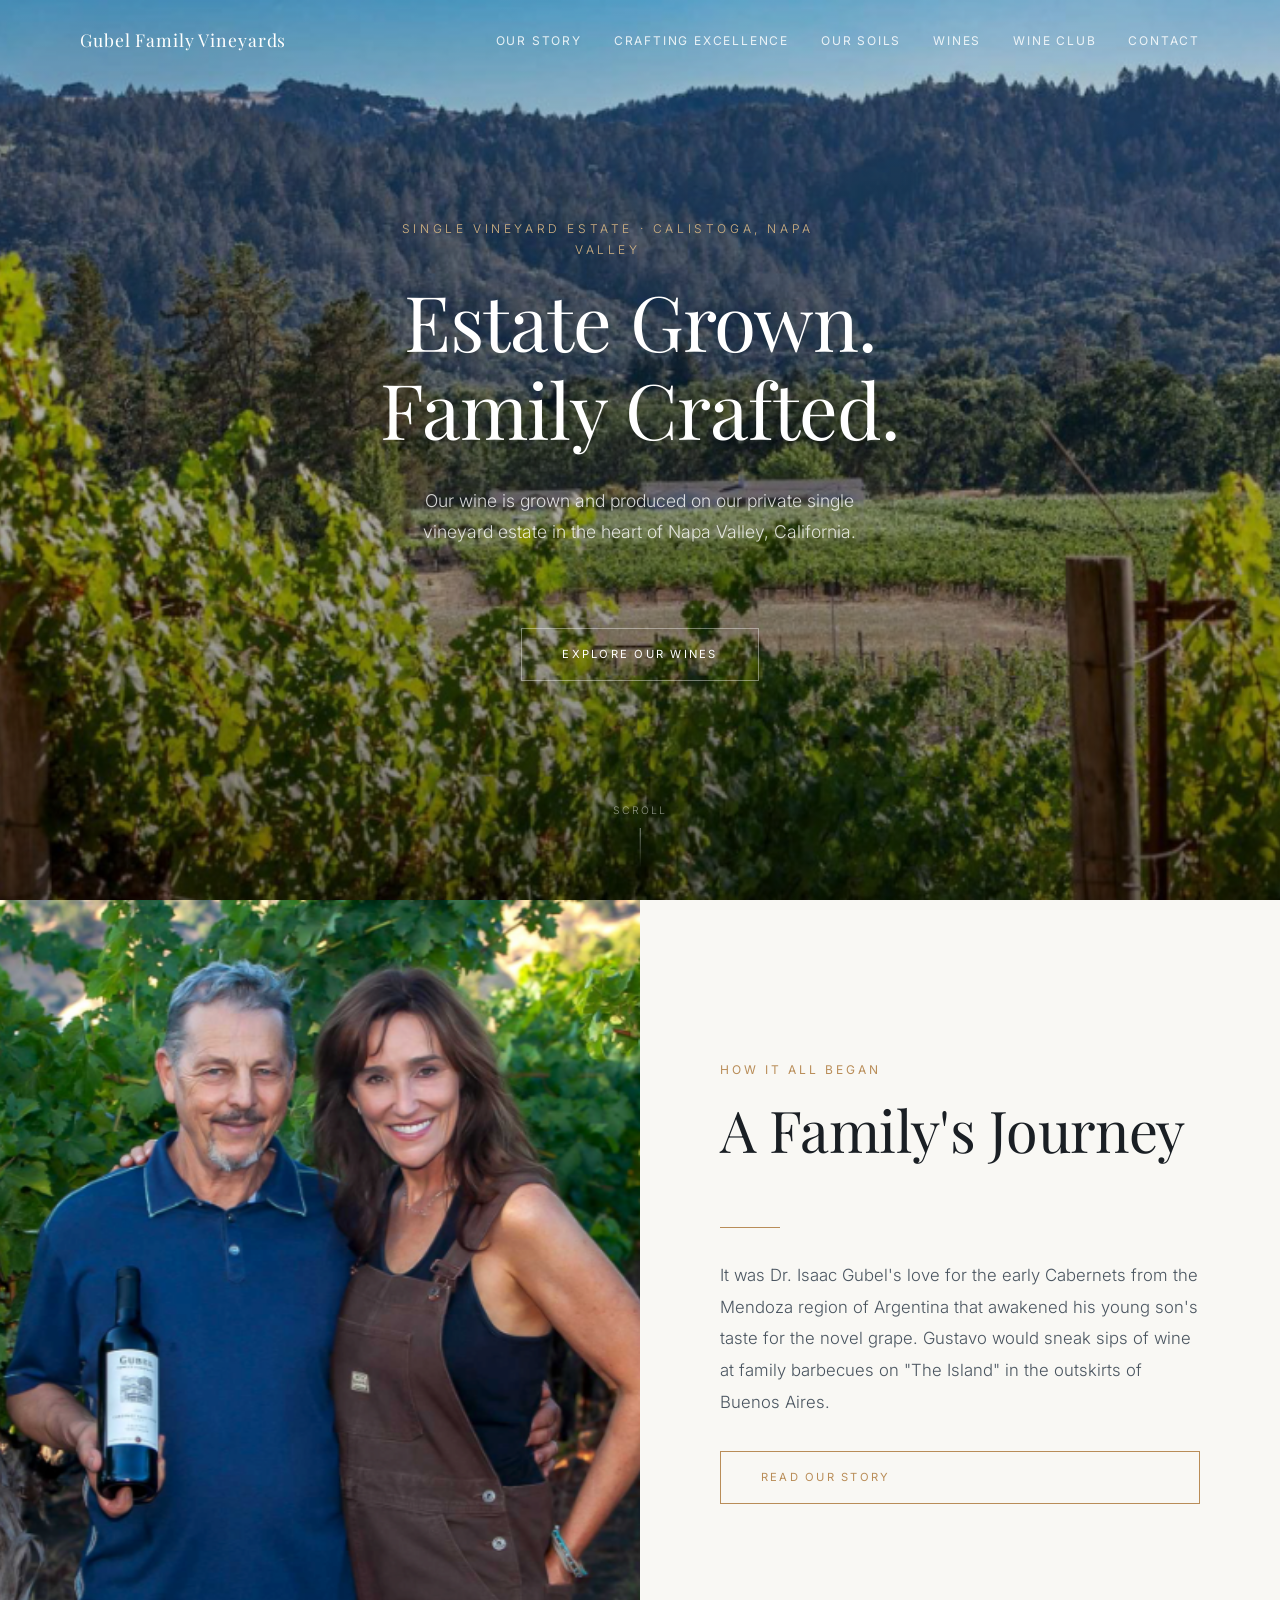
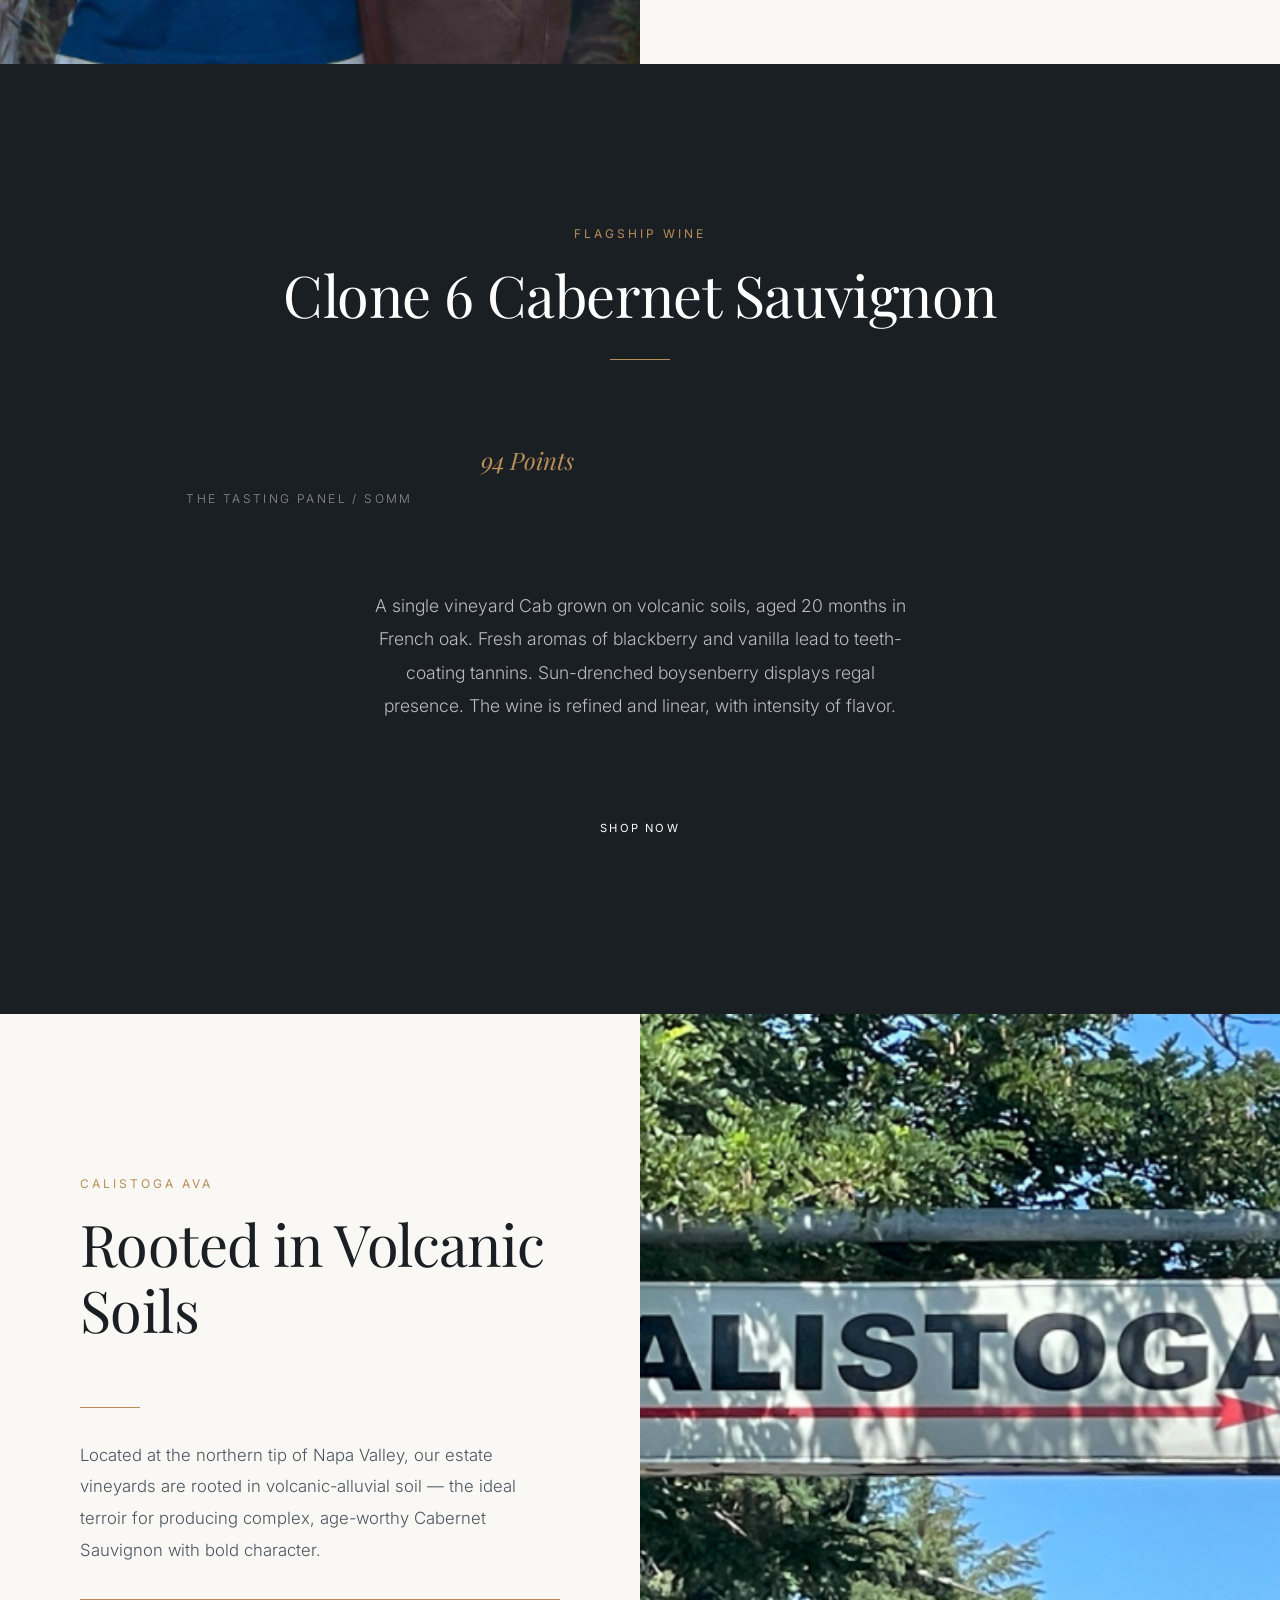
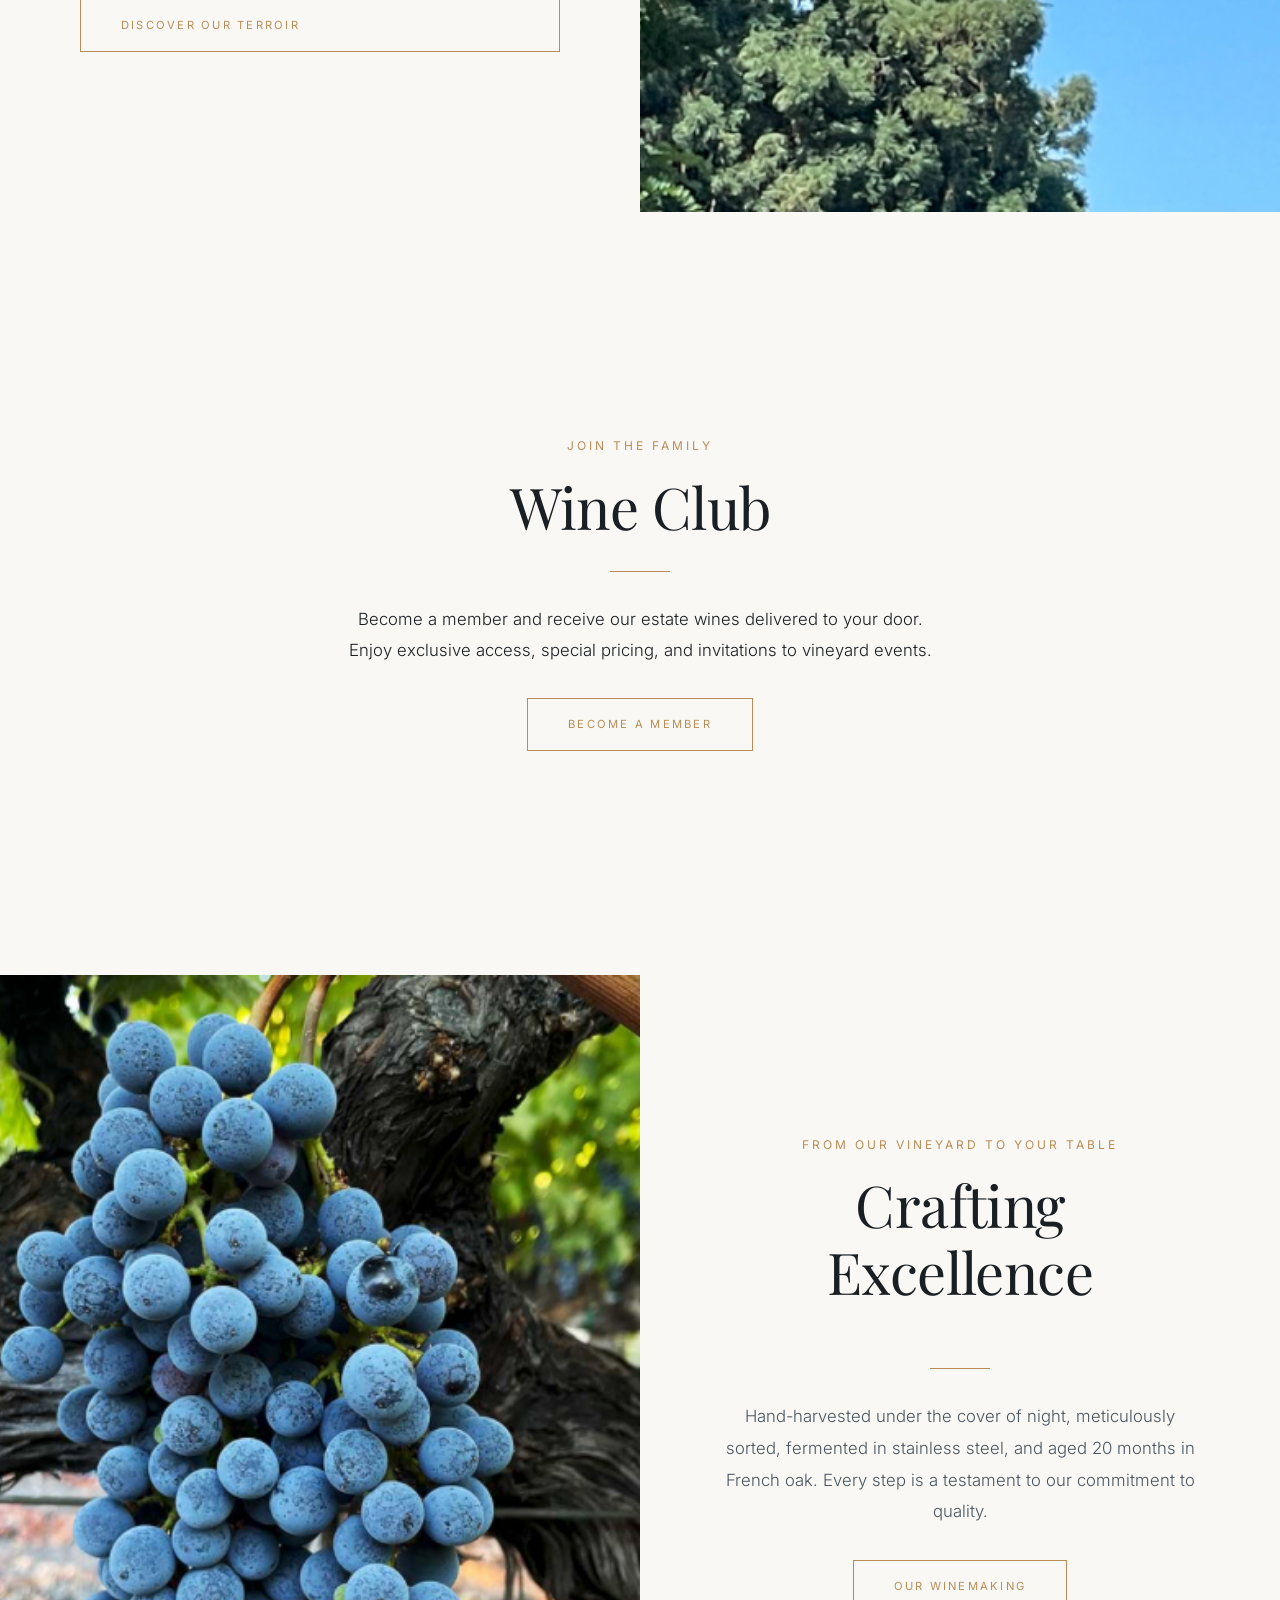
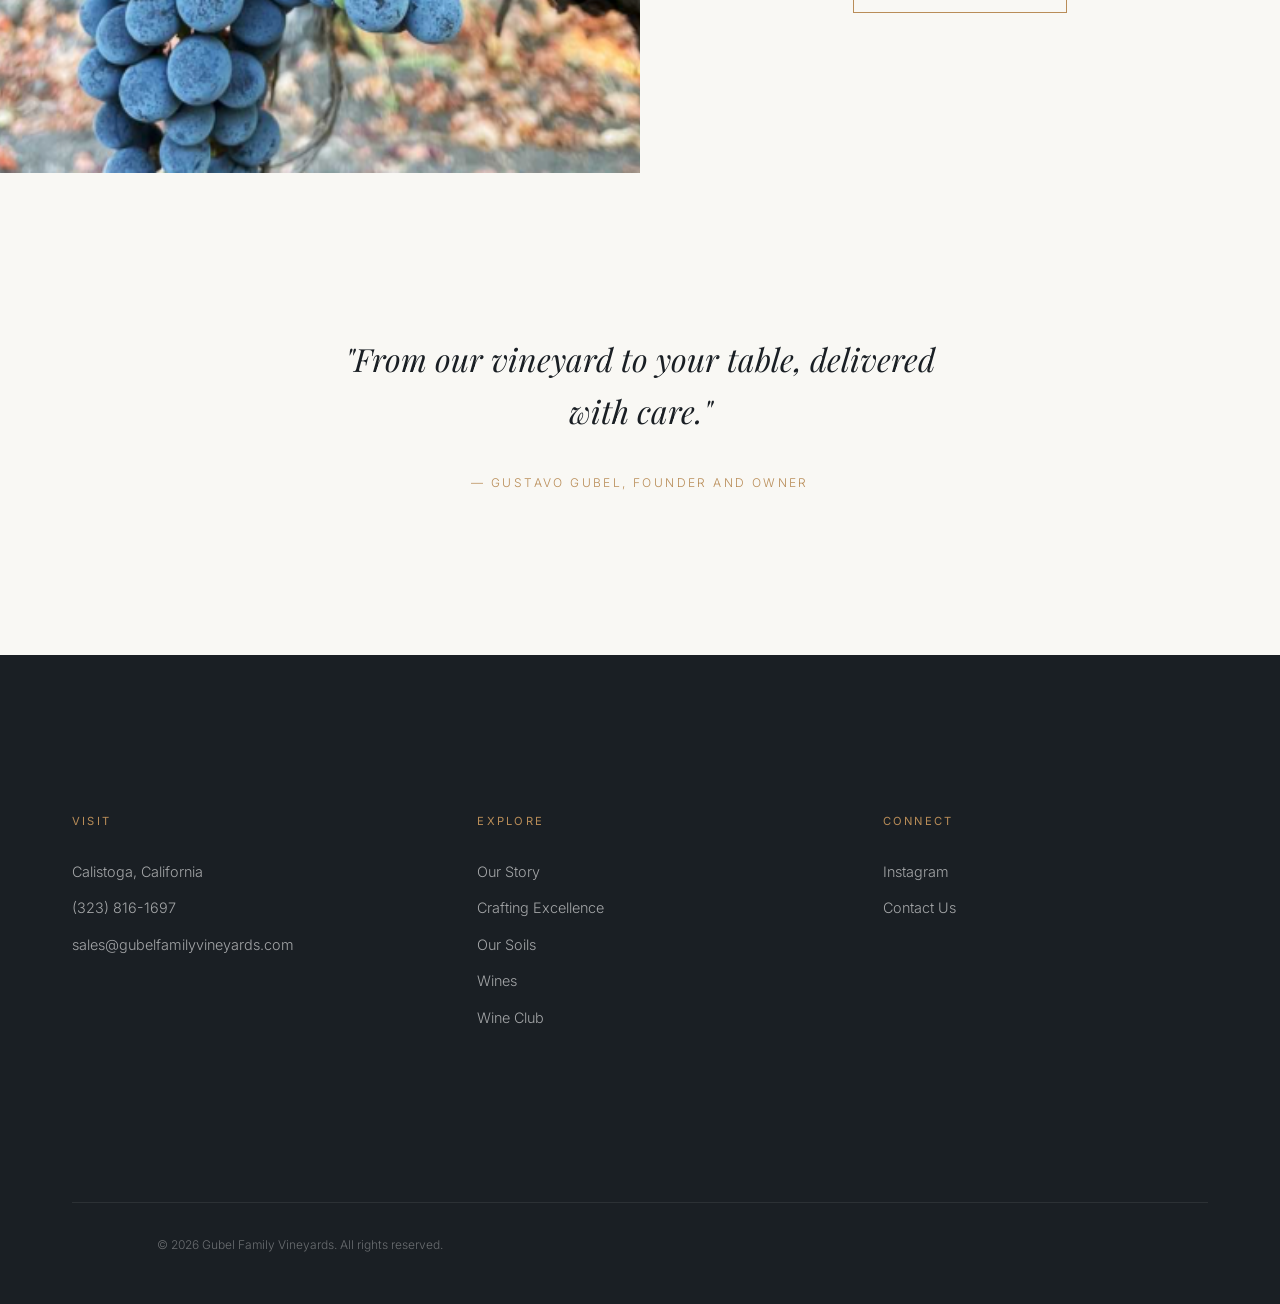
==== commit 76229546: "Update index.html" ====
--- a/index.html
+++ b/index.html
@@ -84,13 +84,13 @@
   <!-- Featured Wine -->
   <section class="featured-wine">
     <div class="container" data-animate>
-      <span class="label label--light">Flagship Wine</span>
+      <span class="label">Flagship Wine</span>
       <h2>Clone 6 Cabernet Sauvignon</h2>
-      <hr class="divider divider--center" style="background-color: var(--color-gold-light); margin-top: var(--space-md); margin-bottom: var(--space-lg);">
+      <hr class="divider divider--center" style="margin-top: var(--space-md); margin-bottom: var(--space-lg);">
       <p class="featured-wine__rating">94 Points</p>
       <p class="featured-wine__source">The Tasting Panel / Somm</p>
       <p class="featured-wine__description">A single vineyard Cab grown on volcanic soils, aged 20 months in French oak. Fresh aromas of blackberry and vanilla lead to teeth-coating tannins. Sun-drenched boysenberry displays regal presence. The wine is refined and linear, with intensity of flavor.</p>
-      <a href="pages/wines.html" class="btn btn--primary">Shop Now</a>
+      <a href="pages/wines.html" class="btn btn--gold">Shop Now</a>
     </div>
   </section>
 
@@ -109,21 +109,21 @@
   </section>
 
   <!-- Wine Club CTA -->
-  <section class="section section--large" style="background-color: var(--color-cream-dark);">
+  <section class="section section--large">
     <div class="container" data-animate>
       <div style="text-align: center; max-width: 600px; margin: 0 auto;">
         <span class="label">Join the Family</span>
         <h2>Wine Club</h2>
         <hr class="divider divider--center">
-        <p style="font-size: 1.1rem; line-height: 1.9; color: var(--color-dark-light); margin: var(--space-md) auto;">Become a member and receive our estate wines delivered to your door. Enjoy exclusive access, special pricing, and invitations to vineyard events.</p>
-        <a href="pages/wine-club.html" class="btn btn--dark">Become a Member</a>
+        <p style="font-size: 1.05rem; line-height: 1.85; color: var(--color-text-light); margin: var(--space-md) auto;">Become a member and receive our estate wines delivered to your door. Enjoy exclusive access, special pricing, and invitations to vineyard events.</p>
+        <a href="pages/wine-club.html" class="btn btn--outline">Become a Member</a>
       </div>
     </div>
   </section>
 
   <!-- Estate Image — Full Bleed -->
   <section class="editorial" data-animate>
-    <div class="editorial__image" style="min-height: 500px;">
+    <div class="editorial__image" style="min-height: 300px;">
       <img src="grapes.png" alt="Cabernet Sauvignon grapes on the vine at Gubel Family Vineyards" loading="lazy">
     </div>
     <div class="editorial__content" style="text-align: center; align-items: center;">
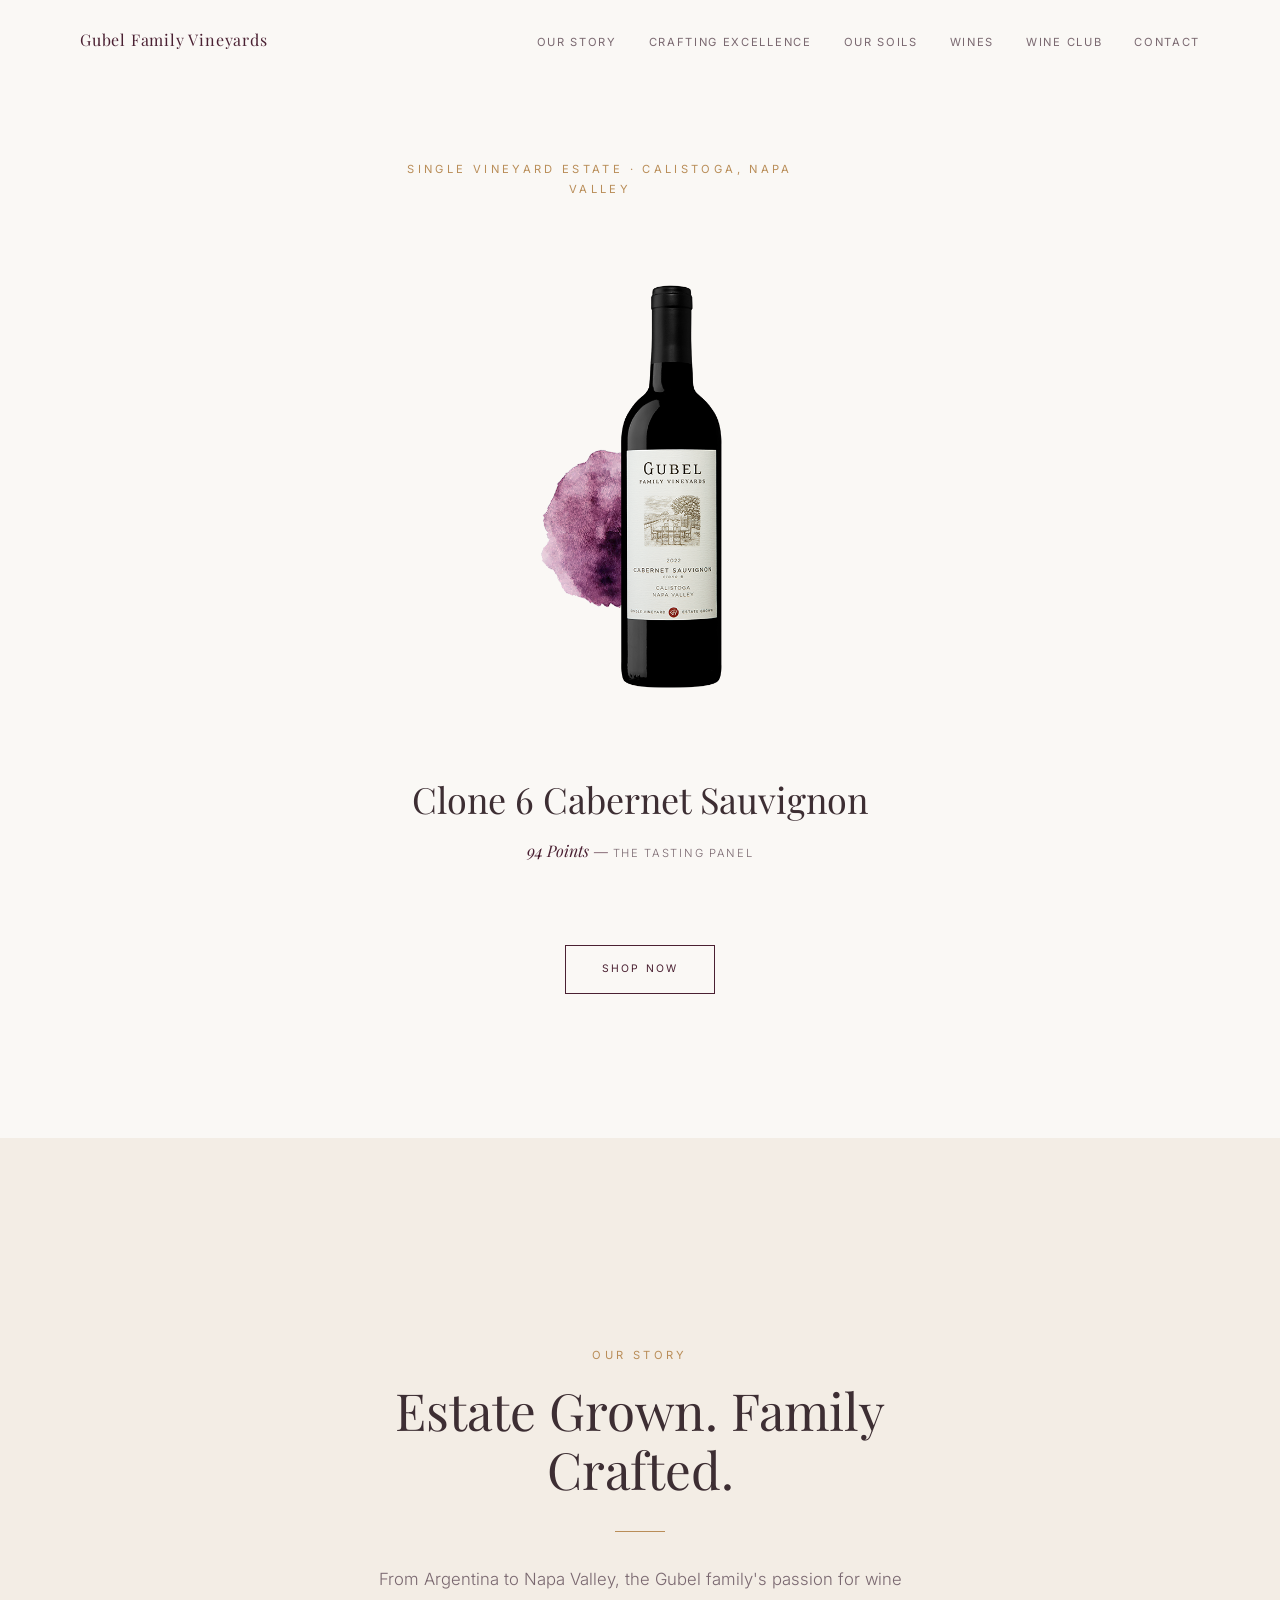
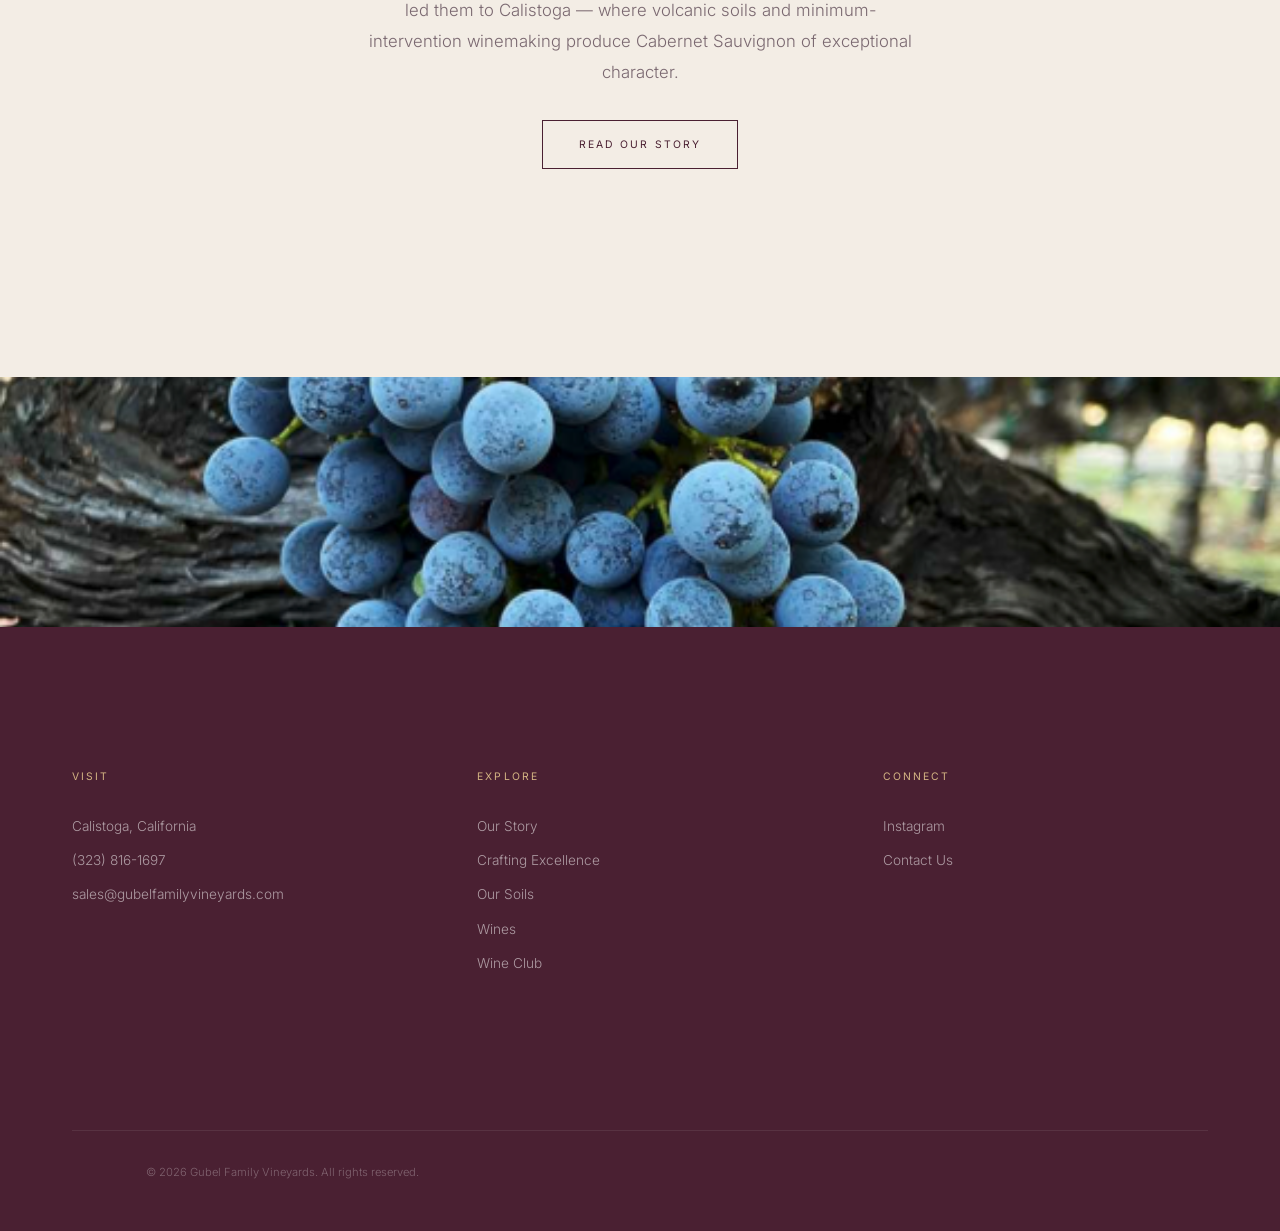
==== commit db6e560e: "Update index.html" ====
--- a/index.html
+++ b/index.html
@@ -4,38 +4,34 @@
   <meta charset="UTF-8">
   <meta name="viewport" content="width=device-width, initial-scale=1.0">
   <title>Gubel Family Vineyards | Estate Cabernet Sauvignon — Calistoga, Napa Valley</title>
-  <meta name="description" content="Single-vineyard estate winery in Calistoga, Napa Valley. World-class Clone 6 Cabernet Sauvignon crafted with minimal intervention by winemaker Robbie Meyer.">
+  <meta name="description" content="Single-vineyard estate winery in Calistoga, Napa Valley. Clone 6 Cabernet Sauvignon crafted with minimal intervention by winemaker Robbie Meyer.">
 
-  <!-- Open Graph -->
   <meta property="og:title" content="Gubel Family Vineyards">
   <meta property="og:description" content="Estate-grown Cabernet Sauvignon from Calistoga, Napa Valley.">
   <meta property="og:type" content="website">
   <meta property="og:url" content="https://drinkchouchou.com">
 
-  <!-- Fonts -->
   <link rel="preconnect" href="https://fonts.googleapis.com">
   <link rel="preconnect" href="https://fonts.gstatic.com" crossorigin>
   <link href="https://fonts.googleapis.com/css2?family=Playfair+Display:ital,wght@0,400;0,700;1,400&family=Inter:wght@300;400;500&display=swap" rel="stylesheet">
-
-  <!-- Styles -->
   <link rel="stylesheet" href="assets/css/style.css">
 </head>
 <body>
 
   <!-- Navigation -->
-  <nav class="nav" aria-label="Main navigation">
-    <a href="index.html" class="nav__logo">Gubel Family Vineyards</a>
+  <nav class="nav nav--cream" aria-label="Main navigation">
+    <a href="index.html" class="nav__logo nav__logo--dark">Gubel Family Vineyards</a>
 
     <ul class="nav__links">
-      <li><a href="pages/our-story.html" class="nav__link">Our Story</a></li>
-      <li><a href="pages/crafting-excellence.html" class="nav__link">Crafting Excellence</a></li>
-      <li><a href="pages/our-soils.html" class="nav__link">Our Soils</a></li>
-      <li><a href="pages/wines.html" class="nav__link">Wines</a></li>
-      <li><a href="pages/wine-club.html" class="nav__link">Wine Club</a></li>
-      <li><a href="pages/contact.html" class="nav__link">Contact</a></li>
+      <li><a href="pages/our-story.html" class="nav__link nav__link--dark">Our Story</a></li>
+      <li><a href="pages/crafting-excellence.html" class="nav__link nav__link--dark">Crafting Excellence</a></li>
+      <li><a href="pages/our-soils.html" class="nav__link nav__link--dark">Our Soils</a></li>
+      <li><a href="pages/wines.html" class="nav__link nav__link--dark">Wines</a></li>
+      <li><a href="pages/wine-club.html" class="nav__link nav__link--dark">Wine Club</a></li>
+      <li><a href="pages/contact.html" class="nav__link nav__link--dark">Contact</a></li>
     </ul>
 
-    <button class="nav__toggle" aria-label="Open menu" aria-expanded="false">
+    <button class="nav__toggle nav__toggle--dark" aria-label="Open menu" aria-expanded="false">
       <span></span>
       <span></span>
       <span></span>
@@ -52,98 +48,36 @@
     <a href="pages/contact.html" class="nav__link">Contact</a>
   </div>
 
-  <!-- Hero -->
-  <section class="hero" id="hero">
-    <div class="hero__bg" style="background-image: url('vineyard.png');"></div>
-    <div class="hero__content" data-animate>
-      <p class="hero__subtitle">Single Vineyard Estate &middot; Calistoga, Napa Valley</p>
-      <h1 class="hero__title">Estate Grown.<br>Family Crafted.</h1>
-      <p class="hero__text">Our wine is grown and produced on our private single vineyard estate in the heart of Napa Valley, California.</p>
-      <a href="pages/wines.html" class="btn btn--outline-light">Explore Our Wines</a>
-    </div>
-    <div class="hero__scroll" aria-hidden="true">
-      <span>Scroll</span>
-      <div class="hero__scroll-line"></div>
+  <!-- Hero — Product on Cream -->
+  <section class="hero--product">
+    <div class="hero--product__content" data-animate>
+      <p class="label" style="text-align: center;">Single Vineyard Estate &middot; Calistoga, Napa Valley</p>
+      <div class="hero--product__bottle">
+        <img src="gubel_2022_cabernetsauvignon.png" alt="2022 Gubel Clone 6 Napa Valley Cabernet Sauvignon">
+      </div>
+      <h1 class="hero--product__title">Clone 6 Cabernet Sauvignon</h1>
+      <p class="hero--product__rating">94 Points — <span>The Tasting Panel</span></p>
+      <a href="pages/wines.html" class="btn btn--outline">Shop Now</a>
     </div>
   </section>
 
-  <!-- Story Introduction — Editorial Block -->
-  <section class="editorial" data-animate>
-    <div class="editorial__image">
-      <img src="joanneandgustavo.png" alt="Gustavo and Joanne Gubel, founders of Gubel Family Vineyards" loading="lazy">
-    </div>
-    <div class="editorial__content">
-      <span class="label">How It All Began</span>
-      <h2>A Family's Journey</h2>
-      <hr class="divider">
-      <p>It was Dr. Isaac Gubel's love for the early Cabernets from the Mendoza region of Argentina that awakened his young son's taste for the novel grape. Gustavo would sneak sips of wine at family barbecues on "The Island" in the outskirts of Buenos Aires.</p>
-      <a href="pages/our-story.html" class="btn btn--outline">Read Our Story</a>
-    </div>
-  </section>
-
-  <!-- Featured Wine -->
-  <section class="featured-wine">
+  <!-- Brief Story -->
+  <section class="section section--large" style="background-color: var(--color-cream-warm);">
     <div class="container" data-animate>
-      <span class="label">Flagship Wine</span>
-      <h2>Clone 6 Cabernet Sauvignon</h2>
-      <hr class="divider divider--center" style="margin-top: var(--space-md); margin-bottom: var(--space-lg);">
-      <p class="featured-wine__rating">94 Points</p>
-      <p class="featured-wine__source">The Tasting Panel / Somm</p>
-      <p class="featured-wine__description">A single vineyard Cab grown on volcanic soils, aged 20 months in French oak. Fresh aromas of blackberry and vanilla lead to teeth-coating tannins. Sun-drenched boysenberry displays regal presence. The wine is refined and linear, with intensity of flavor.</p>
-      <a href="pages/wines.html" class="btn btn--gold">Shop Now</a>
-    </div>
-  </section>
-
-  <!-- Terroir — Editorial Block (reversed) -->
-  <section class="editorial editorial--reverse" data-animate>
-    <div class="editorial__image">
-      <img src="calistoga.png" alt="Volcanic soils of the Calistoga AVA in Napa Valley" loading="lazy">
-    </div>
-    <div class="editorial__content">
-      <span class="label">Calistoga AVA</span>
-      <h2>Rooted in Volcanic Soils</h2>
-      <hr class="divider">
-      <p>Located at the northern tip of Napa Valley, our estate vineyards are rooted in volcanic-alluvial soil — the ideal terroir for producing complex, age-worthy Cabernet Sauvignon with bold character.</p>
-      <a href="pages/our-soils.html" class="btn btn--outline">Discover Our Terroir</a>
-    </div>
-  </section>
-
-  <!-- Wine Club CTA -->
-  <section class="section section--large">
-    <div class="container" data-animate>
-      <div style="text-align: center; max-width: 600px; margin: 0 auto;">
-        <span class="label">Join the Family</span>
-        <h2>Wine Club</h2>
+      <div style="text-align: center; max-width: 550px; margin: 0 auto;">
+        <span class="label">Our Story</span>
+        <h2>Estate Grown. Family Crafted.</h2>
         <hr class="divider divider--center">
-        <p style="font-size: 1.05rem; line-height: 1.85; color: var(--color-text-light); margin: var(--space-md) auto;">Become a member and receive our estate wines delivered to your door. Enjoy exclusive access, special pricing, and invitations to vineyard events.</p>
-        <a href="pages/wine-club.html" class="btn btn--outline">Become a Member</a>
+        <p style="font-size: 1.05rem; line-height: 1.85; color: var(--color-text-light); margin: var(--space-md) auto;">From Argentina to Napa Valley, the Gubel family's passion for wine led them to Calistoga — where volcanic soils and minimum-intervention winemaking produce Cabernet Sauvignon of exceptional character.</p>
+        <a href="pages/our-story.html" class="btn btn--outline">Read Our Story</a>
       </div>
     </div>
   </section>
 
-  <!-- Estate Image — Full Bleed -->
-  <section class="editorial" data-animate>
-    <div class="editorial__image" style="min-height: 300px;">
-      <img src="grapes.png" alt="Cabernet Sauvignon grapes on the vine at Gubel Family Vineyards" loading="lazy">
-    </div>
-    <div class="editorial__content" style="text-align: center; align-items: center;">
-      <span class="label">From Our Vineyard to Your Table</span>
-      <h2>Crafting Excellence</h2>
-      <hr class="divider divider--center">
-      <p style="text-align: center;">Hand-harvested under the cover of night, meticulously sorted, fermented in stainless steel, and aged 20 months in French oak. Every step is a testament to our commitment to quality.</p>
-      <a href="pages/crafting-excellence.html" class="btn btn--outline">Our Winemaking</a>
-    </div>
-  </section>
-
-  <!-- Quote -->
-  <section class="section--quote">
-    <div class="container" data-animate>
-      <blockquote class="pullquote">
-        <p>"From our vineyard to your table, delivered with care."</p>
-        <cite>— Gustavo Gubel, Founder and Owner</cite>
-      </blockquote>
-    </div>
-  </section>
+  <!-- Image Band -->
+  <div class="image-band">
+    <img src="grapes.png" alt="Cabernet Sauvignon grapes on the vine at Gubel Family Vineyards" loading="lazy">
+  </div>
 
   <!-- Footer -->
   <footer class="footer">
--- a/assets/css/style.css
+++ b/assets/css/style.css
@@ -1,227 +1,156 @@
 /* ============================================
    Gubel Family Vineyards — Global Styles
-   Elevated luxury aesthetic inspired by
-   Ridge, Trefethen, Baldacci, Hoopes, Barnett
    ============================================ */
 
-/* --- Custom Properties --- */
 :root {
-  /* Brand Colors */
+  /* Brand Colors — muted cabernet palette */
+  --color-cabernet: #4A2032;
+  --color-cabernet-light: #6B3A4E;
+  --color-cabernet-deep: #361828;
   --color-gold: #B98D58;
   --color-gold-light: #D4B483;
-  --color-gold-dark: #96713F;
-  --color-cream: #F9F8F4;
-  --color-cream-dark: #F0EDE6;
-  --color-dark: #1A1F24;
-  --color-dark-light: #4A5560;
-  --color-dark-medium: #2C353D;
+  --color-cream: #FAF8F5;
+  --color-cream-warm: #F3EDE5;
+  --color-text: #3D2E33;
+  --color-text-light: #7A6870;
   --color-white: #FFFFFF;
-  --color-black: #000000;
-  --color-border: rgba(0,0,0,0.08);
+  --color-border: rgba(74, 32, 50, 0.1);
 
   /* Typography */
   --font-heading: 'Playfair Display', Georgia, serif;
   --font-body: 'Inter', -apple-system, BlinkMacSystemFont, sans-serif;
 
-  /* Spacing — generous for luxury feel */
+  /* Spacing */
   --space-xs: 0.5rem;
   --space-sm: 1rem;
   --space-md: 2rem;
   --space-lg: 5rem;
-  --space-xl: 10rem;
-  --space-2xl: 14rem;
+  --space-xl: 9rem;
+  --space-2xl: 13rem;
 
   /* Layout */
   --max-width: 1200px;
-  --max-width-narrow: 720px;
-  --max-width-wide: 1400px;
+  --max-width-narrow: 680px;
   --nav-height: 80px;
 
-  /* Transitions */
-  --ease-out: cubic-bezier(0.22, 1, 0.36, 1);
-  --transition-slow: 0.8s var(--ease-out);
-  --transition-medium: 0.5s var(--ease-out);
-  --transition-fast: 0.3s ease;
+  /* Easing */
+  --ease: cubic-bezier(0.25, 0.1, 0.25, 1);
 }
 
 /* --- Reset --- */
-*,
-*::before,
-*::after {
+*, *::before, *::after {
   margin: 0;
   padding: 0;
   box-sizing: border-box;
 }
 
-html {
-  font-size: 16px;
-  scroll-behavior: smooth;
-}
+html { font-size: 16px; scroll-behavior: smooth; }
 
 body {
   font-family: var(--font-body);
   font-weight: 300;
-  color: var(--color-dark);
+  color: var(--color-text);
   background-color: var(--color-cream);
-  line-height: 1.7;
+  line-height: 1.75;
   -webkit-font-smoothing: antialiased;
-  -moz-osx-font-smoothing: grayscale;
-}
-
-img {
-  max-width: 100%;
-  height: auto;
-  display: block;
-}
-
-a {
-  color: inherit;
-  text-decoration: none;
-}
-
-ul, ol {
-  list-style: none;
-}
+}
+
+img { max-width: 100%; height: auto; display: block; }
+a { color: inherit; text-decoration: none; }
+ul, ol { list-style: none; }
 
 /* --- Typography --- */
-h1, h2, h3, h4, h5, h6 {
+h1, h2, h3 {
   font-family: var(--font-heading);
   font-weight: 400;
   line-height: 1.15;
-  letter-spacing: -0.01em;
-}
-
-h1 { font-size: clamp(3rem, 6vw, 5.5rem); }
-h2 { font-size: clamp(2.25rem, 4.5vw, 3.75rem); }
-h3 { font-size: clamp(1.5rem, 3vw, 2.25rem); }
-
-p {
-  max-width: 65ch;
-  margin-bottom: var(--space-sm);
-}
-
-/* --- Decorative Elements --- */
-.divider {
-  width: 60px;
-  height: 1px;
-  background-color: var(--color-gold);
-  border: none;
-  margin: var(--space-md) 0;
-}
-
-.divider--center {
-  margin-left: auto;
-  margin-right: auto;
-}
+}
+
+h1 { font-size: clamp(2.75rem, 5.5vw, 5rem); }
+h2 { font-size: clamp(2rem, 4vw, 3.25rem); }
+h3 { font-size: clamp(1.25rem, 2.5vw, 1.75rem); }
+
+p { max-width: 60ch; margin-bottom: var(--space-sm); }
+
+/* --- Utilities --- */
+.container {
+  max-width: var(--max-width);
+  margin: 0 auto;
+  padding: 0 var(--space-md);
+}
+
+.container--narrow { max-width: var(--max-width-narrow); }
+
+.section { padding: var(--space-lg) 0; }
+.section--large { padding: var(--space-xl) 0; }
 
 .label {
-  font-family: var(--font-body);
-  font-size: 0.75rem;
+  font-size: 0.7rem;
   font-weight: 400;
   text-transform: uppercase;
-  letter-spacing: 0.25em;
+  letter-spacing: 0.3em;
   color: var(--color-gold);
   display: block;
   margin-bottom: var(--space-sm);
 }
 
-.label--light {
-  color: var(--color-gold-light);
-}
-
-/* --- Layout Utilities --- */
-.container {
-  width: 100%;
-  max-width: var(--max-width);
-  margin: 0 auto;
-  padding: 0 var(--space-md);
-}
-
-.container--narrow {
-  max-width: var(--max-width-narrow);
-}
-
-.container--wide {
-  max-width: var(--max-width-wide);
-}
-
-.section {
-  padding: var(--space-lg) 0;
-}
-
-.section--large {
-  padding: var(--space-xl) 0;
-}
+.label--light { color: var(--color-gold-light); }
+
+.divider {
+  width: 50px;
+  height: 1px;
+  background: var(--color-gold);
+  border: none;
+  margin: var(--space-md) 0;
+}
+
+.divider--center { margin-left: auto; margin-right: auto; }
 
 /* --- Navigation --- */
 .nav {
   position: fixed;
-  top: 0;
-  left: 0;
-  right: 0;
+  top: 0; left: 0; right: 0;
   height: var(--nav-height);
   display: flex;
   align-items: center;
   justify-content: space-between;
   padding: 0 var(--space-md);
-  background-color: transparent;
+  background: transparent;
   z-index: 100;
-  transition: background-color 0.4s ease, backdrop-filter 0.4s ease;
+  transition: background 0.4s ease;
 }
 
 .nav--scrolled {
-  background-color: rgba(26, 31, 36, 0.95);
-  backdrop-filter: blur(10px);
-  -webkit-backdrop-filter: blur(10px);
+  background: rgba(74, 32, 50, 0.97);
+  backdrop-filter: blur(8px);
 }
 
 .nav__logo {
   font-family: var(--font-heading);
-  font-size: 1.1rem;
+  font-size: 1rem;
   color: var(--color-white);
   letter-spacing: 0.05em;
   z-index: 101;
 }
 
-.nav__logo img {
-  height: 45px;
-}
-
 .nav__links {
   display: none;
-  gap: var(--space-md);
+  gap: clamp(1rem, 2.5vw, 2rem);
   align-items: center;
 }
 
 .nav__link {
-  font-size: 0.75rem;
+  font-size: 0.7rem;
   font-weight: 400;
   text-transform: uppercase;
   letter-spacing: 0.15em;
-  color: rgba(255,255,255,0.85);
-  transition: color var(--transition-fast);
-  position: relative;
-}
-
-.nav__link::after {
-  content: '';
-  position: absolute;
-  bottom: -4px;
-  left: 0;
-  width: 0;
-  height: 1px;
-  background-color: var(--color-gold);
-  transition: width var(--transition-fast);
+  color: rgba(255,255,255,0.8);
+  transition: color 0.3s ease;
 }
 
 .nav__link:hover,
 .nav__link--active {
   color: var(--color-white);
-}
-
-.nav__link:hover::after,
-.nav__link--active::after {
-  width: 100%;
 }
 
 .nav__toggle {
@@ -236,32 +165,20 @@
 }
 
 .nav__toggle span {
-  width: 24px;
+  width: 22px;
   height: 1.5px;
-  background-color: var(--color-white);
-  transition: transform 0.4s ease, opacity 0.4s ease;
-}
-
-.nav__toggle--open span:nth-child(1) {
-  transform: rotate(45deg) translate(5px, 5px);
-}
-
-.nav__toggle--open span:nth-child(2) {
-  opacity: 0;
-}
-
-.nav__toggle--open span:nth-child(3) {
-  transform: rotate(-45deg) translate(5px, -5px);
-}
-
-/* Mobile menu */
+  background: var(--color-white);
+  transition: transform 0.3s ease, opacity 0.3s ease;
+}
+
+.nav__toggle--open span:nth-child(1) { transform: rotate(45deg) translate(5px, 5px); }
+.nav__toggle--open span:nth-child(2) { opacity: 0; }
+.nav__toggle--open span:nth-child(3) { transform: rotate(-45deg) translate(5px, -5px); }
+
 .nav__mobile {
   position: fixed;
-  top: 0;
-  left: 0;
-  right: 0;
-  bottom: 0;
-  background-color: var(--color-dark);
+  inset: 0;
+  background: var(--color-cabernet);
   display: flex;
   flex-direction: column;
   align-items: center;
@@ -269,96 +186,165 @@
   gap: var(--space-md);
   opacity: 0;
   visibility: hidden;
-  transition: opacity 0.5s ease, visibility 0.5s ease;
+  transition: opacity 0.4s ease, visibility 0.4s ease;
   z-index: 99;
 }
 
-.nav__mobile--open {
-  opacity: 1;
-  visibility: visible;
-}
+.nav__mobile--open { opacity: 1; visibility: visible; }
 
 .nav__mobile .nav__link {
-  font-size: 1.25rem;
+  font-size: 1.15rem;
   letter-spacing: 0.2em;
   opacity: 0;
-  transform: translateY(20px);
-  transition: opacity 0.4s ease, transform 0.4s ease, color var(--transition-fast);
-}
-
-.nav__mobile--open .nav__link {
-  opacity: 1;
-  transform: translateY(0);
-}
-
-.nav__mobile--open .nav__link:nth-child(1) { transition-delay: 0.1s; }
-.nav__mobile--open .nav__link:nth-child(2) { transition-delay: 0.15s; }
-.nav__mobile--open .nav__link:nth-child(3) { transition-delay: 0.2s; }
-.nav__mobile--open .nav__link:nth-child(4) { transition-delay: 0.25s; }
-.nav__mobile--open .nav__link:nth-child(5) { transition-delay: 0.3s; }
-.nav__mobile--open .nav__link:nth-child(6) { transition-delay: 0.35s; }
-.nav__mobile--open .nav__link:nth-child(7) { transition-delay: 0.4s; }
+  transform: translateY(15px);
+  transition: opacity 0.3s ease, transform 0.3s ease, color 0.3s ease;
+}
+
+.nav__mobile--open .nav__link { opacity: 1; transform: translateY(0); }
+.nav__mobile--open .nav__link:nth-child(1) { transition-delay: 0.05s; }
+.nav__mobile--open .nav__link:nth-child(2) { transition-delay: 0.1s; }
+.nav__mobile--open .nav__link:nth-child(3) { transition-delay: 0.15s; }
+.nav__mobile--open .nav__link:nth-child(4) { transition-delay: 0.2s; }
+.nav__mobile--open .nav__link:nth-child(5) { transition-delay: 0.25s; }
+.nav__mobile--open .nav__link:nth-child(6) { transition-delay: 0.3s; }
 
 /* --- Buttons --- */
 .btn {
   display: inline-block;
-  padding: 1rem 2.5rem;
+  padding: 0.9rem 2.25rem;
   font-family: var(--font-body);
-  font-size: 0.7rem;
+  font-size: 0.65rem;
   font-weight: 400;
   text-transform: uppercase;
   letter-spacing: 0.2em;
   border: none;
   cursor: pointer;
-  transition: all var(--transition-fast);
+  transition: all 0.3s ease;
 }
 
 .btn--primary {
-  background-color: var(--color-gold);
-  color: var(--color-white);
-}
-
-.btn--primary:hover {
-  background-color: var(--color-gold-dark);
-}
+  background: var(--color-cabernet);
+  color: var(--color-white);
+}
+
+.btn--primary:hover { background: var(--color-cabernet-light); }
 
 .btn--outline {
-  background-color: transparent;
-  color: var(--color-gold);
-  border: 1px solid var(--color-gold);
+  background: transparent;
+  color: var(--color-cabernet);
+  border: 1px solid var(--color-cabernet);
 }
 
 .btn--outline:hover {
-  background-color: var(--color-gold);
+  background: var(--color-cabernet);
   color: var(--color-white);
 }
 
 .btn--outline-light {
-  background-color: transparent;
+  background: transparent;
   color: var(--color-white);
   border: 1px solid rgba(255,255,255,0.4);
 }
 
 .btn--outline-light:hover {
   border-color: var(--color-white);
-  background-color: var(--color-white);
-  color: var(--color-dark);
-}
-
-.btn--dark {
-  background-color: var(--color-dark);
-  color: var(--color-white);
-}
-
-.btn--dark:hover {
-  background-color: var(--color-dark-medium);
-}
-
-/* --- Hero Section --- */
+  background: var(--color-white);
+  color: var(--color-cabernet);
+}
+
+.btn--gold {
+  background: var(--color-gold);
+  color: var(--color-white);
+}
+
+.btn--gold:hover { background: var(--color-gold-light); }
+
+/* --- Nav on Cream Background --- */
+.nav--cream {
+  background: var(--color-cream);
+}
+
+.nav__logo--dark { color: var(--color-cabernet); }
+
+.nav__link--dark {
+  color: var(--color-text-light);
+}
+
+.nav__link--dark:hover,
+.nav__link--dark.nav__link--active {
+  color: var(--color-cabernet);
+}
+
+.nav__toggle--dark span {
+  background: var(--color-cabernet);
+}
+
+/* --- Product Hero (Bottle on Cream) --- */
+.hero--product {
+  background: var(--color-cream);
+  text-align: center;
+  padding: calc(var(--nav-height) + var(--space-lg)) var(--space-md) var(--space-xl);
+}
+
+.hero--product__content {
+  max-width: 500px;
+  margin: 0 auto;
+}
+
+.hero--product__bottle {
+  margin: var(--space-lg) auto;
+}
+
+.hero--product__bottle img {
+  max-height: 420px;
+  margin: 0 auto;
+  object-fit: contain;
+}
+
+.hero--product__title {
+  font-family: var(--font-heading);
+  font-size: clamp(1.5rem, 3vw, 2.25rem);
+  font-weight: 400;
+  color: var(--color-text);
+  margin-bottom: var(--space-sm);
+}
+
+.hero--product__rating {
+  font-family: var(--font-heading);
+  font-size: 1rem;
+  font-style: italic;
+  color: var(--color-cabernet);
+  margin-bottom: var(--space-lg);
+}
+
+.hero--product__rating span {
+  font-style: normal;
+  font-family: var(--font-body);
+  font-size: 0.7rem;
+  text-transform: uppercase;
+  letter-spacing: 0.15em;
+  color: var(--color-text-light);
+}
+
+/* --- Image Band --- */
+.image-band {
+  width: 100%;
+  height: 250px;
+  overflow: hidden;
+}
+
+.image-band img {
+  width: 100%;
+  height: 100%;
+  object-fit: cover;
+  object-position: center;
+}
+
+/* --- Hero (photo background — interior pages only) --- */
 .hero {
   position: relative;
-  height: 100vh;
-  min-height: 700px;
+  height: 75vh;
+  min-height: 550px;
   display: flex;
   align-items: center;
   justify-content: center;
@@ -373,57 +359,43 @@
   background-size: cover;
   background-position: center;
   z-index: -1;
-  transform: scale(1.05);
-  transition: transform 8s ease;
-}
-
-.hero--loaded .hero__bg {
-  transform: scale(1);
 }
 
 .hero__bg::after {
   content: '';
   position: absolute;
   inset: 0;
-  background: linear-gradient(
-    to bottom,
-    rgba(0,0,0,0.15) 0%,
-    rgba(0,0,0,0.3) 50%,
-    rgba(0,0,0,0.5) 100%
-  );
+  background: linear-gradient(to bottom, rgba(74,32,50,0.15), rgba(74,32,50,0.45));
 }
 
 .hero__content {
-  max-width: 800px;
+  max-width: 700px;
   padding: 0 var(--space-md);
+}
+
+.hero__subtitle {
+  font-size: 0.7rem;
+  font-weight: 300;
+  text-transform: uppercase;
+  letter-spacing: 0.35em;
+  color: rgba(255,255,255,0.8);
+  margin-bottom: var(--space-sm);
 }
 
 .hero__title {
   margin-bottom: var(--space-md);
-  font-weight: 400;
-  text-shadow: 0 2px 40px rgba(0,0,0,0.3);
-}
-
-.hero__subtitle {
-  font-family: var(--font-body);
-  font-size: 0.75rem;
+  text-shadow: 0 2px 30px rgba(0,0,0,0.2);
+}
+
+.hero__text {
+  font-size: 1rem;
   font-weight: 300;
-  text-transform: uppercase;
-  letter-spacing: 0.3em;
-  margin-bottom: var(--space-sm);
-  color: var(--color-gold-light);
-}
-
-.hero__text {
-  font-size: 1.1rem;
-  font-weight: 300;
-  color: rgba(255,255,255,0.8);
+  color: rgba(255,255,255,0.75);
+  max-width: 450px;
   margin: 0 auto var(--space-lg);
-  max-width: 500px;
   line-height: 1.8;
 }
 
-/* Scroll indicator */
 .hero__scroll {
   position: absolute;
   bottom: var(--space-md);
@@ -433,35 +405,75 @@
   flex-direction: column;
   align-items: center;
   gap: var(--space-xs);
-  color: rgba(255,255,255,0.5);
-  font-size: 0.65rem;
+  color: rgba(255,255,255,0.4);
+  font-size: 0.6rem;
   text-transform: uppercase;
   letter-spacing: 0.2em;
 }
 
 .hero__scroll-line {
   width: 1px;
-  height: 40px;
-  background: linear-gradient(to bottom, rgba(255,255,255,0.5), transparent);
-  animation: scrollPulse 2s ease-in-out infinite;
+  height: 35px;
+  background: linear-gradient(to bottom, rgba(255,255,255,0.4), transparent);
+  animation: scrollPulse 2.5s ease-in-out infinite;
 }
 
 @keyframes scrollPulse {
-  0%, 100% { opacity: 0.3; transform: scaleY(0.5); }
-  50% { opacity: 1; transform: scaleY(1); }
-}
-
-/* --- Editorial Blocks (alternating image/text) --- */
+  0%, 100% { opacity: 0.2; }
+  50% { opacity: 0.8; }
+}
+
+/* --- Page Hero --- */
+.page-hero {
+  position: relative;
+  height: 45vh;
+  min-height: 320px;
+  display: flex;
+  align-items: center;
+  justify-content: center;
+  text-align: center;
+  color: var(--color-white);
+  overflow: hidden;
+}
+
+.page-hero--short {
+  height: 35vh;
+  min-height: 260px;
+}
+
+.page-hero__bg {
+  position: absolute;
+  inset: 0;
+  background-size: cover;
+  background-position: center;
+  z-index: -1;
+}
+
+.page-hero__bg::after {
+  content: '';
+  position: absolute;
+  inset: 0;
+  background: linear-gradient(to bottom, rgba(74,32,50,0.2), rgba(74,32,50,0.5));
+}
+
+.page-hero__content {
+  max-width: 700px;
+  padding: var(--nav-height) var(--space-md) 0;
+}
+
+.page-hero__title {
+  font-size: clamp(2.5rem, 5vw, 4rem);
+}
+
+/* --- Editorial Blocks --- */
 .editorial {
   display: grid;
   grid-template-columns: 1fr;
-  gap: 0;
-  align-items: stretch;
 }
 
 .editorial__image {
   position: relative;
-  min-height: 400px;
+  min-height: 280px;
   overflow: hidden;
 }
 
@@ -480,104 +492,23 @@
   justify-content: center;
 }
 
-.editorial__content h2 {
-  margin-bottom: var(--space-md);
-}
-
 .editorial__content p {
-  font-size: 1.05rem;
-  line-height: 1.9;
-  color: var(--color-dark-light);
-  margin-bottom: var(--space-md);
-}
-
-.editorial--dark {
-  background-color: var(--color-dark);
-  color: var(--color-white);
-}
-
-.editorial--dark .editorial__content p {
+  font-size: 1rem;
+  line-height: 1.85;
+  color: var(--color-text-light);
+}
+
+.editorial--cabernet {
+  background: var(--color-cabernet);
+  color: var(--color-white);
+}
+
+.editorial--cabernet .editorial__content p {
   color: rgba(255,255,255,0.7);
 }
 
-/* --- Featured Wine Section --- */
-.featured-wine {
-  text-align: center;
-  background-color: var(--color-dark);
-  color: var(--color-white);
-  padding: var(--space-xl) 0;
-}
-
-.featured-wine__rating {
-  font-family: var(--font-heading);
-  font-size: clamp(1.25rem, 2vw, 1.5rem);
-  color: var(--color-gold);
-  font-style: italic;
-  margin-bottom: var(--space-xs);
-}
-
-.featured-wine__source {
-  font-size: 0.75rem;
-  text-transform: uppercase;
-  letter-spacing: 0.2em;
-  color: rgba(255,255,255,0.5);
-  margin-bottom: var(--space-lg);
-}
-
-.featured-wine__description {
-  font-size: 1.1rem;
-  line-height: 1.9;
-  color: rgba(255,255,255,0.7);
-  max-width: 550px;
-  margin: 0 auto var(--space-lg);
-}
-
-/* --- Page Hero (Interior Pages) --- */
-.page-hero {
-  position: relative;
-  height: 70vh;
-  min-height: 500px;
-  display: flex;
-  align-items: center;
-  justify-content: center;
-  text-align: center;
-  color: var(--color-white);
-  overflow: hidden;
-}
-
-.page-hero--short {
-  height: 50vh;
-  min-height: 380px;
-}
-
-.page-hero__bg {
-  position: absolute;
-  inset: 0;
-  background-size: cover;
-  background-position: center;
-  z-index: -1;
-}
-
-.page-hero__bg::after {
-  content: '';
-  position: absolute;
-  inset: 0;
-  background: linear-gradient(
-    to bottom,
-    rgba(0,0,0,0.2) 0%,
-    rgba(0,0,0,0.5) 100%
-  );
-}
-
-.page-hero__content {
-  max-width: 800px;
-  padding: 0 var(--space-md);
-  padding-top: var(--nav-height);
-}
-
-.page-hero__title {
-  font-size: clamp(2.75rem, 5.5vw, 4.5rem);
-  margin-bottom: var(--space-sm);
+.editorial--cream {
+  background: var(--color-cream-warm);
 }
 
 /* --- Page Content --- */
@@ -587,47 +518,77 @@
 }
 
 .page-content p {
-  font-size: 1.1rem;
+  font-size: 1.05rem;
   line-height: 1.9;
+  color: var(--color-text-light);
   margin-bottom: var(--space-md);
-  color: var(--color-dark-light);
 }
 
 .page-content--light p {
-  color: rgba(255,255,255,0.75);
+  color: rgba(255,255,255,0.7);
 }
 
 /* --- Pullquote --- */
 .section--quote {
   text-align: center;
   padding: var(--space-xl) 0;
-  background-color: var(--color-cream);
 }
 
 .pullquote {
-  max-width: 650px;
+  max-width: 580px;
   margin: 0 auto;
 }
 
 .pullquote p {
   font-family: var(--font-heading);
   font-style: italic;
-  font-size: clamp(1.5rem, 3vw, 2rem);
-  line-height: 1.6;
-  color: var(--color-dark);
-  margin-bottom: var(--space-md);
+  font-size: clamp(1.35rem, 2.5vw, 1.75rem);
+  line-height: 1.65;
+  color: var(--color-cabernet);
+  margin-bottom: var(--space-sm);
   max-width: none;
 }
 
 .pullquote cite {
   font-style: normal;
-  font-size: 0.75rem;
+  font-size: 0.7rem;
   text-transform: uppercase;
   letter-spacing: 0.2em;
   color: var(--color-gold);
 }
 
-/* --- Process Steps (Crafting Excellence) --- */
+/* --- Featured Wine --- */
+.featured-wine {
+  text-align: center;
+  background: var(--color-cream-warm);
+  color: var(--color-text);
+  padding: var(--space-xl) 0;
+}
+
+.featured-wine__rating {
+  font-family: var(--font-heading);
+  font-size: 1.35rem;
+  font-style: italic;
+  color: var(--color-cabernet);
+}
+
+.featured-wine__source {
+  font-size: 0.65rem;
+  text-transform: uppercase;
+  letter-spacing: 0.25em;
+  color: var(--color-text-light);
+  margin-bottom: var(--space-lg);
+}
+
+.featured-wine__description {
+  font-size: 1.05rem;
+  line-height: 1.9;
+  color: var(--color-text-light);
+  max-width: 500px;
+  margin: 0 auto var(--space-lg);
+}
+
+/* --- Process Steps --- */
 .process-grid {
   max-width: var(--max-width-narrow);
   margin: 0 auto;
@@ -638,144 +599,116 @@
   border-bottom: 1px solid var(--color-border);
 }
 
-.process-step:first-child {
-  padding-top: 0;
-}
-
-.process-step:last-child {
-  border-bottom: none;
-  padding-bottom: 0;
-}
+.process-step:first-child { padding-top: 0; }
+.process-step:last-child { border-bottom: none; padding-bottom: 0; }
 
 .process-step__number {
   font-family: var(--font-heading);
-  font-size: 3.5rem;
+  font-size: 3rem;
   color: var(--color-gold);
   line-height: 1;
   margin-bottom: var(--space-sm);
 }
 
-.process-step__title {
-  margin-bottom: var(--space-sm);
-}
+.process-step__title { margin-bottom: var(--space-sm); }
 
 .process-step p {
-  color: var(--color-dark-light);
-  line-height: 1.9;
-  font-size: 1.05rem;
+  color: var(--color-text-light);
+  line-height: 1.85;
 }
 
 /* --- Wine Cards --- */
 .wines-grid {
   display: grid;
   grid-template-columns: 1fr;
-  gap: var(--space-xl);
-  max-width: 1000px;
+  gap: var(--space-lg);
+  max-width: 950px;
   margin: 0 auto;
 }
 
 .wine-card {
   text-align: center;
-  padding: var(--space-lg);
-  background-color: var(--color-white);
-  transition: transform var(--transition-medium);
-}
-
-.wine-card:hover {
-  transform: translateY(-4px);
-}
+  padding: var(--space-lg) var(--space-md);
+  background: var(--color-white);
+  transition: transform 0.4s var(--ease);
+}
+
+.wine-card:hover { transform: translateY(-3px); }
 
 .wine-card--dark {
-  background-color: var(--color-dark-medium);
-}
-
-.wine-card__image {
-  margin-bottom: var(--space-md);
-}
+  background: rgba(255,255,255,0.05);
+}
+
+.wine-card__image { margin-bottom: var(--space-md); }
 
 .wine-card__image img {
-  max-height: 450px;
+  max-height: 420px;
   margin: 0 auto;
   object-fit: contain;
 }
 
 .wine-card__category {
-  font-size: 0.7rem;
-  text-transform: uppercase;
-  letter-spacing: 0.2em;
+  font-size: 0.65rem;
+  text-transform: uppercase;
+  letter-spacing: 0.25em;
   color: var(--color-gold);
   margin-bottom: var(--space-xs);
 }
 
 .wine-card__title {
-  font-size: 1.25rem;
+  font-size: 1.15rem;
   margin-bottom: var(--space-sm);
 }
 
 .wine-card__price {
   font-family: var(--font-heading);
-  font-size: 1.5rem;
-  color: var(--color-dark);
+  font-size: 1.35rem;
+  color: var(--color-cabernet);
   margin-bottom: var(--space-md);
 }
 
-.wine-card--dark .wine-card__price {
-  color: var(--color-white);
-}
-
-.wine-card__btn {
-  min-width: 200px;
-}
-
-/* --- Wine Club Cards --- */
+.wine-card--dark .wine-card__price { color: var(--color-gold-light); }
+
+.wine-card__btn { min-width: 180px; }
+
+/* --- Club Cards --- */
 .club-grid {
   display: grid;
   grid-template-columns: 1fr;
   gap: var(--space-md);
-  max-width: 900px;
+  max-width: 850px;
   margin: 0 auto;
 }
 
 .club-card {
-  background-color: var(--color-white);
+  background: var(--color-white);
   overflow: hidden;
-  transition: transform var(--transition-medium);
-}
-
-.club-card:hover {
-  transform: translateY(-4px);
-}
-
-.club-card--featured {
-  border-top: 3px solid var(--color-gold);
-}
+  transition: transform 0.4s var(--ease);
+}
+
+.club-card:hover { transform: translateY(-3px); }
+.club-card--featured { border-top: 2px solid var(--color-gold); }
 
 .club-card__header {
-  background-color: var(--color-dark);
+  background: var(--color-cabernet);
   color: var(--color-white);
   padding: var(--space-lg) var(--space-md);
   text-align: center;
 }
 
-.club-card--featured .club-card__header {
-  background-color: var(--color-dark);
-}
-
 .club-card__badge {
-  font-size: 0.7rem;
-  text-transform: uppercase;
-  letter-spacing: 0.2em;
-  color: var(--color-gold);
+  font-size: 0.65rem;
+  text-transform: uppercase;
+  letter-spacing: 0.25em;
+  color: var(--color-gold-light);
   margin-bottom: var(--space-xs);
 }
 
-.club-card__title {
-  font-size: 2.5rem;
-}
+.club-card__title { font-size: 2.25rem; }
 
 .club-card__subtitle {
-  font-size: 0.85rem;
-  color: rgba(255,255,255,0.6);
+  font-size: 0.8rem;
+  color: rgba(255,255,255,0.55);
   margin-top: var(--space-xs);
 }
 
@@ -786,15 +719,14 @@
 
 .club-card__price {
   font-family: var(--font-heading);
-  font-size: 3rem;
-  color: var(--color-dark);
-  margin-bottom: var(--space-sm);
+  font-size: 2.75rem;
+  color: var(--color-cabernet);
+  margin-bottom: var(--space-xs);
 }
 
 .club-card__frequency {
-  font-size: 0.85rem;
-  font-family: var(--font-body);
-  color: var(--color-dark-light);
+  font-size: 0.8rem;
+  color: var(--color-text-light);
   display: block;
   margin-bottom: var(--space-md);
 }
@@ -802,14 +734,13 @@
 .club-card__features {
   text-align: left;
   margin-bottom: var(--space-lg);
-  padding: 0;
 }
 
 .club-card__features li {
-  padding: 0.75rem 0;
+  padding: 0.65rem 0;
   border-bottom: 1px solid var(--color-border);
-  font-size: 0.925rem;
-  color: var(--color-dark-light);
+  font-size: 0.9rem;
+  color: var(--color-text-light);
   display: flex;
   align-items: center;
   gap: var(--space-sm);
@@ -817,18 +748,16 @@
 
 .club-card__features li::before {
   content: '';
-  width: 6px;
-  height: 6px;
+  width: 5px;
+  height: 5px;
   border-radius: 50%;
-  background-color: var(--color-gold);
+  background: var(--color-gold);
   flex-shrink: 0;
 }
 
-.club-card__btn {
-  width: 100%;
-}
-
-/* --- Contact Page --- */
+.club-card__btn { width: 100%; }
+
+/* --- Contact --- */
 .contact-grid {
   display: grid;
   grid-template-columns: 1fr;
@@ -836,58 +765,50 @@
 }
 
 .contact-form h2,
-.contact-info h2 {
-  margin-bottom: var(--space-md);
-}
-
-.form-group {
-  margin-bottom: var(--space-md);
-}
+.contact-info h2 { margin-bottom: var(--space-md); }
+
+.form-group { margin-bottom: var(--space-md); }
 
 .form-label {
   display: block;
-  font-size: 0.7rem;
+  font-size: 0.65rem;
   text-transform: uppercase;
   letter-spacing: 0.15em;
+  color: var(--color-text-light);
   margin-bottom: var(--space-xs);
-  color: var(--color-dark-light);
 }
 
 .form-input {
   width: 100%;
-  padding: 1rem;
+  padding: 0.85rem 0;
   font-family: var(--font-body);
   font-size: 1rem;
   font-weight: 300;
   border: none;
-  border-bottom: 1px solid rgba(0,0,0,0.15);
-  background-color: transparent;
-  color: var(--color-dark);
-  transition: border-color var(--transition-fast);
+  border-bottom: 1px solid var(--color-border);
+  background: transparent;
+  color: var(--color-text);
+  transition: border-color 0.3s ease;
 }
 
 .form-input:focus {
   outline: none;
-  border-bottom-color: var(--color-gold);
+  border-bottom-color: var(--color-cabernet);
 }
 
 .form-textarea {
   resize: vertical;
-  min-height: 150px;
-  border: 1px solid rgba(0,0,0,0.15);
-  padding: 1rem;
-}
-
-.form-textarea:focus {
-  border-color: var(--color-gold);
-}
-
-.contact-info__item {
-  margin-bottom: var(--space-lg);
-}
+  min-height: 130px;
+  border: 1px solid var(--color-border);
+  padding: 0.85rem;
+}
+
+.form-textarea:focus { border-color: var(--color-cabernet); }
+
+.contact-info__item { margin-bottom: var(--space-lg); }
 
 .contact-info__item h3 {
-  font-size: 0.7rem;
+  font-size: 0.65rem;
   font-family: var(--font-body);
   text-transform: uppercase;
   letter-spacing: 0.15em;
@@ -897,19 +818,17 @@
 
 .contact-info__item p,
 .contact-info__item a {
-  font-size: 1.1rem;
+  font-size: 1.05rem;
   font-weight: 300;
-  color: var(--color-dark-light);
-  transition: color var(--transition-fast);
-}
-
-.contact-info__item a:hover {
-  color: var(--color-gold);
-}
+  color: var(--color-text-light);
+  transition: color 0.3s ease;
+}
+
+.contact-info__item a:hover { color: var(--color-cabernet); }
 
 /* --- Footer --- */
 .footer {
-  background-color: var(--color-dark);
+  background: var(--color-cabernet);
   color: var(--color-white);
   padding: var(--space-xl) 0 var(--space-md);
 }
@@ -922,41 +841,39 @@
 }
 
 .footer__heading {
-  font-size: 0.7rem;
+  font-size: 0.65rem;
   font-family: var(--font-body);
   text-transform: uppercase;
   letter-spacing: 0.2em;
-  color: var(--color-gold);
+  color: var(--color-gold-light);
   margin-bottom: var(--space-md);
 }
 
 .footer__link {
   display: block;
-  font-size: 0.9rem;
+  font-size: 0.85rem;
   font-weight: 300;
-  color: rgba(255,255,255,0.6);
-  margin-bottom: 0.75rem;
-  transition: color var(--transition-fast);
-}
-
-.footer__link:hover {
-  color: var(--color-white);
-}
+  color: rgba(255,255,255,0.55);
+  margin-bottom: 0.65rem;
+  transition: color 0.3s ease;
+}
+
+.footer__link:hover { color: var(--color-white); }
 
 .footer__bottom {
   border-top: 1px solid rgba(255,255,255,0.08);
   padding-top: var(--space-md);
   text-align: center;
-  font-size: 0.75rem;
+  font-size: 0.7rem;
   font-weight: 300;
-  color: rgba(255,255,255,0.35);
-}
-
-/* --- Scroll Animations --- */
+  color: rgba(255,255,255,0.3);
+}
+
+/* --- Animations --- */
 [data-animate] {
   opacity: 0;
-  transform: translateY(40px);
-  transition: opacity 0.8s var(--ease-out), transform 0.8s var(--ease-out);
+  transform: translateY(30px);
+  transition: opacity 0.7s var(--ease), transform 0.7s var(--ease);
 }
 
 [data-animate].is-visible {
@@ -966,88 +883,27 @@
 
 [data-animate-delay="1"] { transition-delay: 0.1s; }
 [data-animate-delay="2"] { transition-delay: 0.2s; }
-[data-animate-delay="3"] { transition-delay: 0.3s; }
-
-/* Fade from left / right for editorial blocks */
-[data-animate="fade-left"] {
-  opacity: 0;
-  transform: translateX(-40px);
-}
-
-[data-animate="fade-right"] {
-  opacity: 0;
-  transform: translateX(40px);
-}
-
-[data-animate="fade-left"].is-visible,
-[data-animate="fade-right"].is-visible {
-  opacity: 1;
-  transform: translateX(0);
-}
 
 /* --- Responsive --- */
 @media (min-width: 768px) {
-  .nav__links {
-    display: flex;
-  }
-
-  .nav__toggle {
-    display: none;
-  }
-
-  .footer__grid {
-    grid-template-columns: repeat(3, 1fr);
-  }
-
-  .editorial {
-    grid-template-columns: 1fr 1fr;
-  }
-
-  .editorial__image {
-    min-height: auto;
-  }
-
-  .editorial--reverse .editorial__image {
-    order: 2;
-  }
-
-  .editorial--reverse .editorial__content {
-    order: 1;
-  }
-
-  .editorial__content {
-    padding: var(--space-xl) var(--space-lg);
-  }
-
-  .wines-grid {
-    grid-template-columns: repeat(2, 1fr);
-  }
-
-  .club-grid {
-    grid-template-columns: repeat(2, 1fr);
-  }
-
-  .contact-grid {
-    grid-template-columns: 1.2fr 0.8fr;
-  }
+  .nav__links { display: flex; }
+  .nav__toggle { display: none; }
+  .footer__grid { grid-template-columns: repeat(3, 1fr); }
+  .editorial { grid-template-columns: 1fr 1fr; }
+  .editorial__image { min-height: auto; }
+  .editorial--reverse .editorial__image { order: 2; }
+  .editorial--reverse .editorial__content { order: 1; }
+  .editorial__content { padding: var(--space-xl) var(--space-lg); }
+  .wines-grid { grid-template-columns: repeat(2, 1fr); }
+  .club-grid { grid-template-columns: repeat(2, 1fr); }
+  .contact-grid { grid-template-columns: 1.2fr 0.8fr; }
 }
 
 @media (min-width: 1024px) {
-  .section {
-    padding: var(--space-xl) 0;
-  }
-
-  .section--large {
-    padding: var(--space-2xl) 0;
-  }
-
-  .page-hero {
-    height: 75vh;
-  }
-
-  .nav {
-    padding: 0 var(--space-lg);
-  }
+  .section { padding: var(--space-xl) 0; }
+  .section--large { padding: var(--space-2xl) 0; }
+  .page-hero { height: 50vh; }
+  .nav { padding: 0 var(--space-lg); }
 }
 
 /* --- Accessibility --- */
@@ -1057,21 +913,15 @@
     transition-duration: 0.01ms !important;
     scroll-behavior: auto !important;
   }
-
-  [data-animate] {
-    opacity: 1;
-    transform: none;
-  }
+  [data-animate] { opacity: 1; transform: none; }
 }
 
 .sr-only {
   position: absolute;
-  width: 1px;
-  height: 1px;
-  padding: 0;
-  margin: -1px;
+  width: 1px; height: 1px;
+  padding: 0; margin: -1px;
   overflow: hidden;
-  clip: rect(0, 0, 0, 0);
+  clip: rect(0,0,0,0);
   white-space: nowrap;
   border-width: 0;
 }
